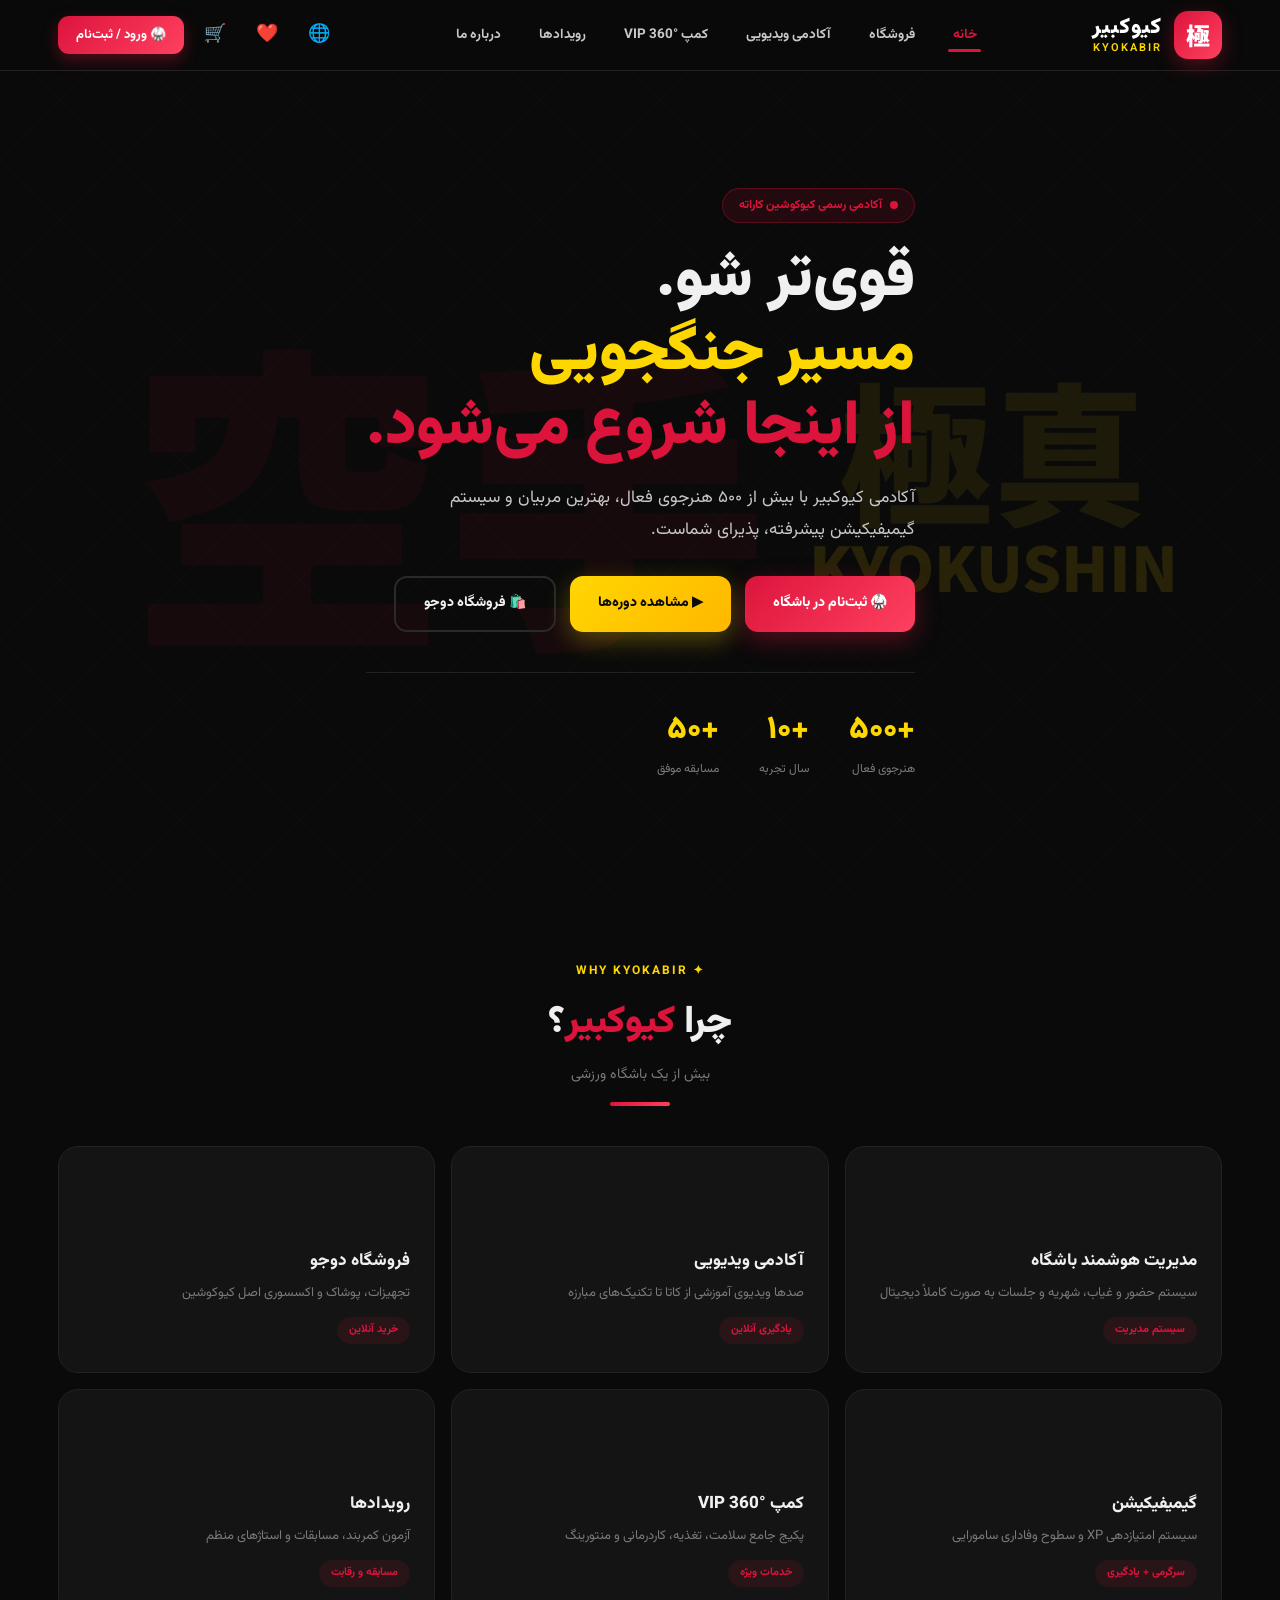
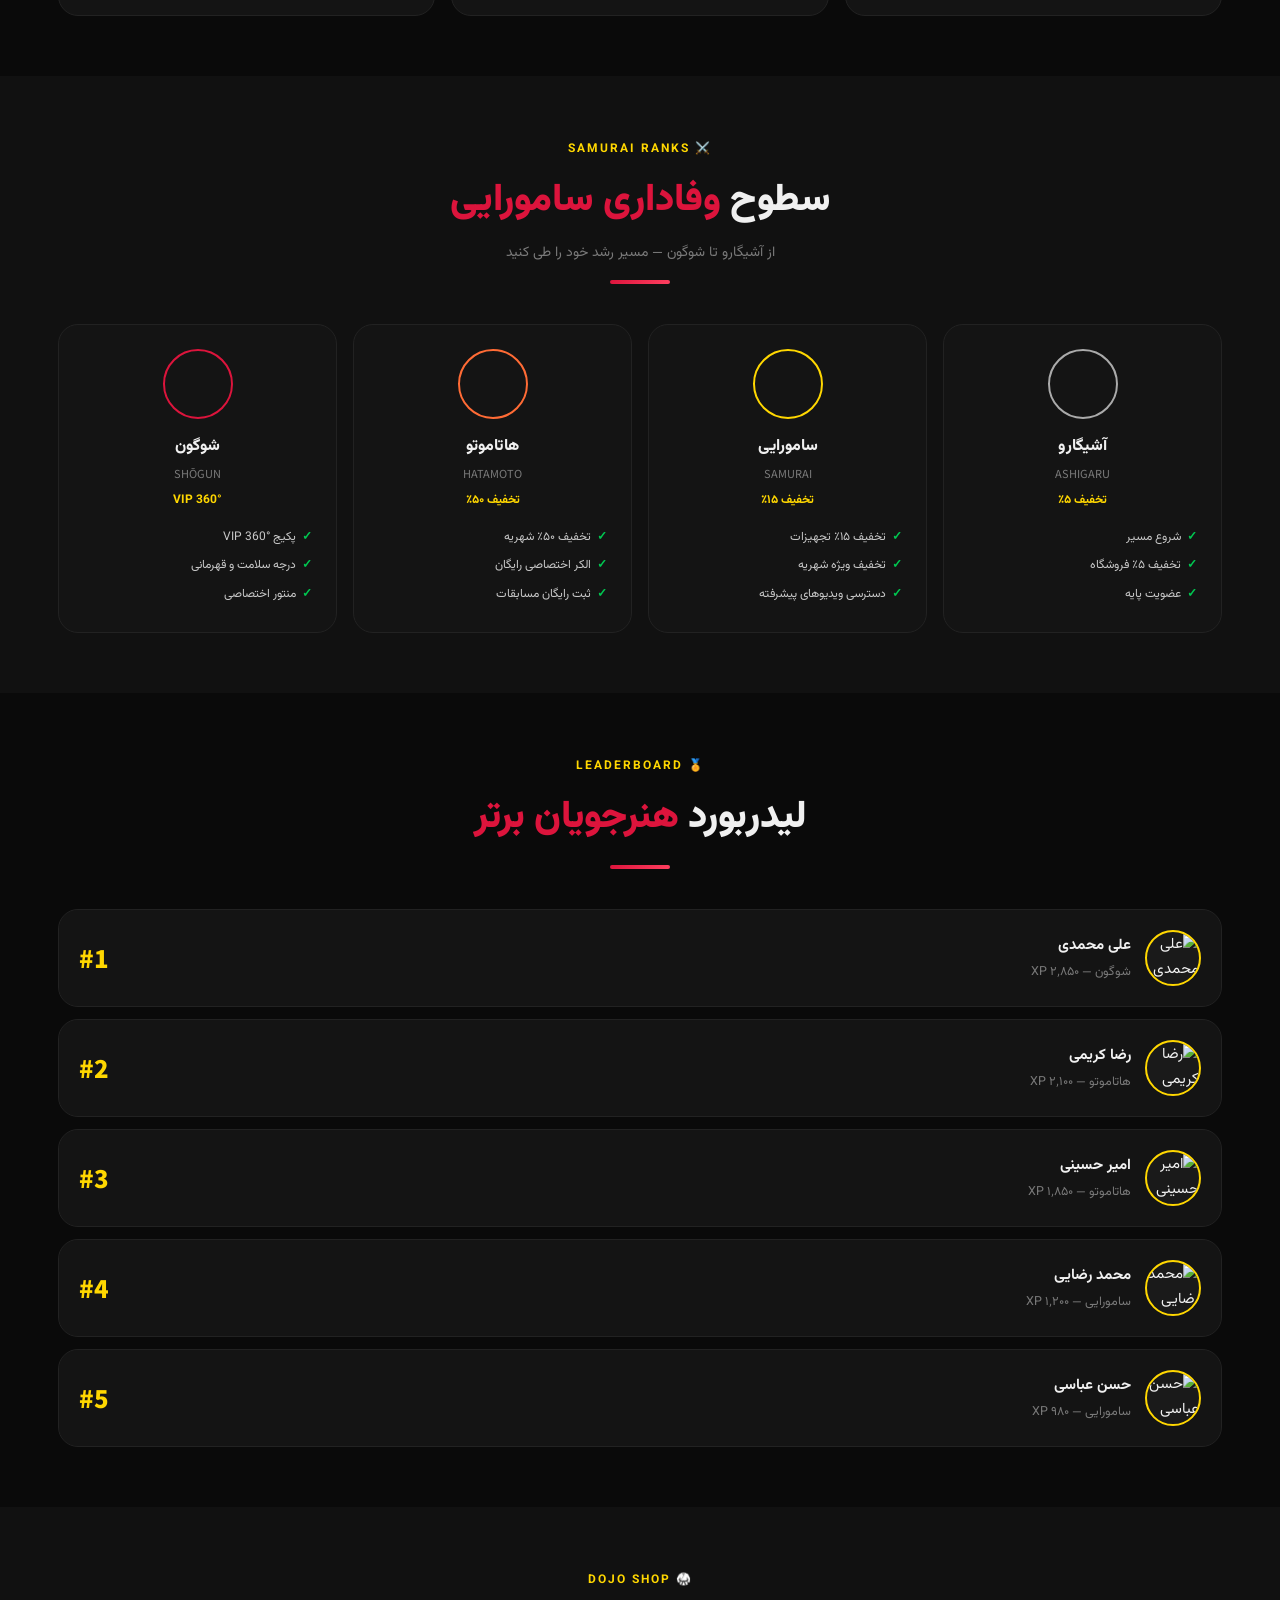
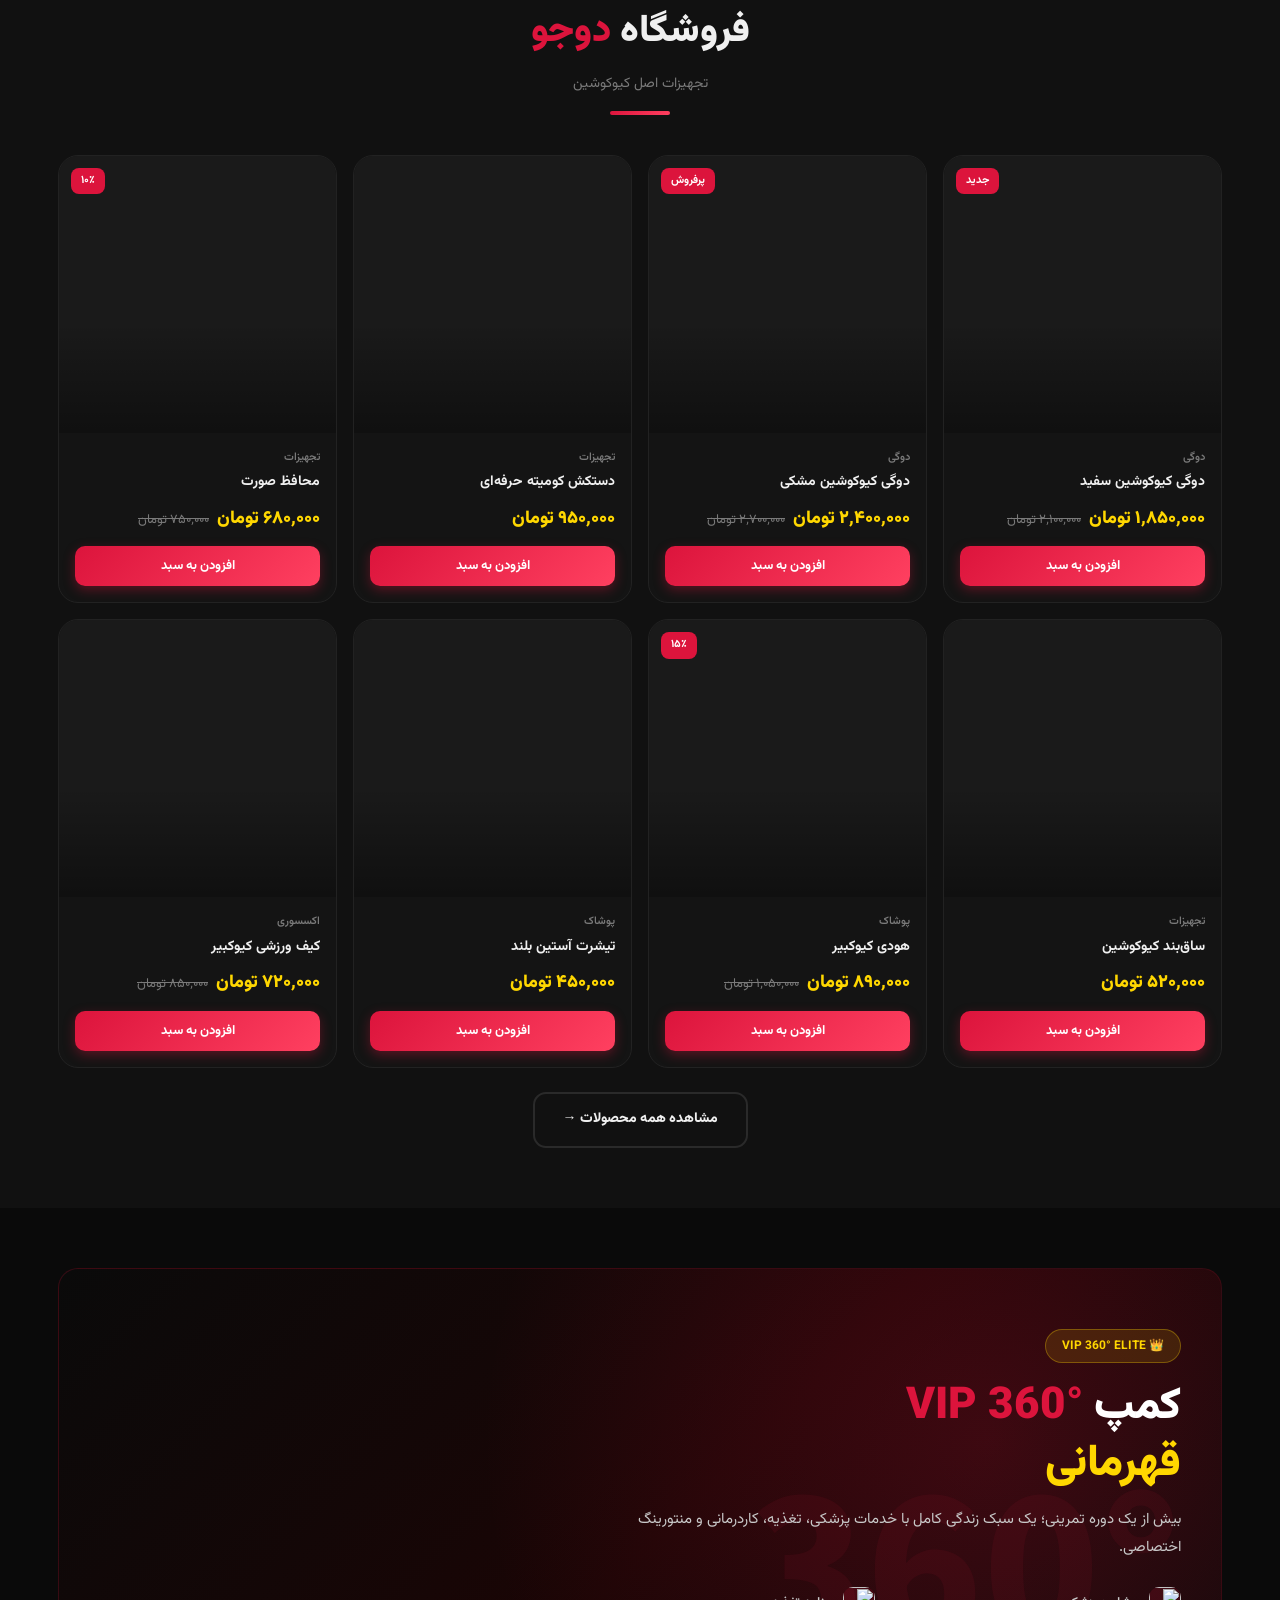
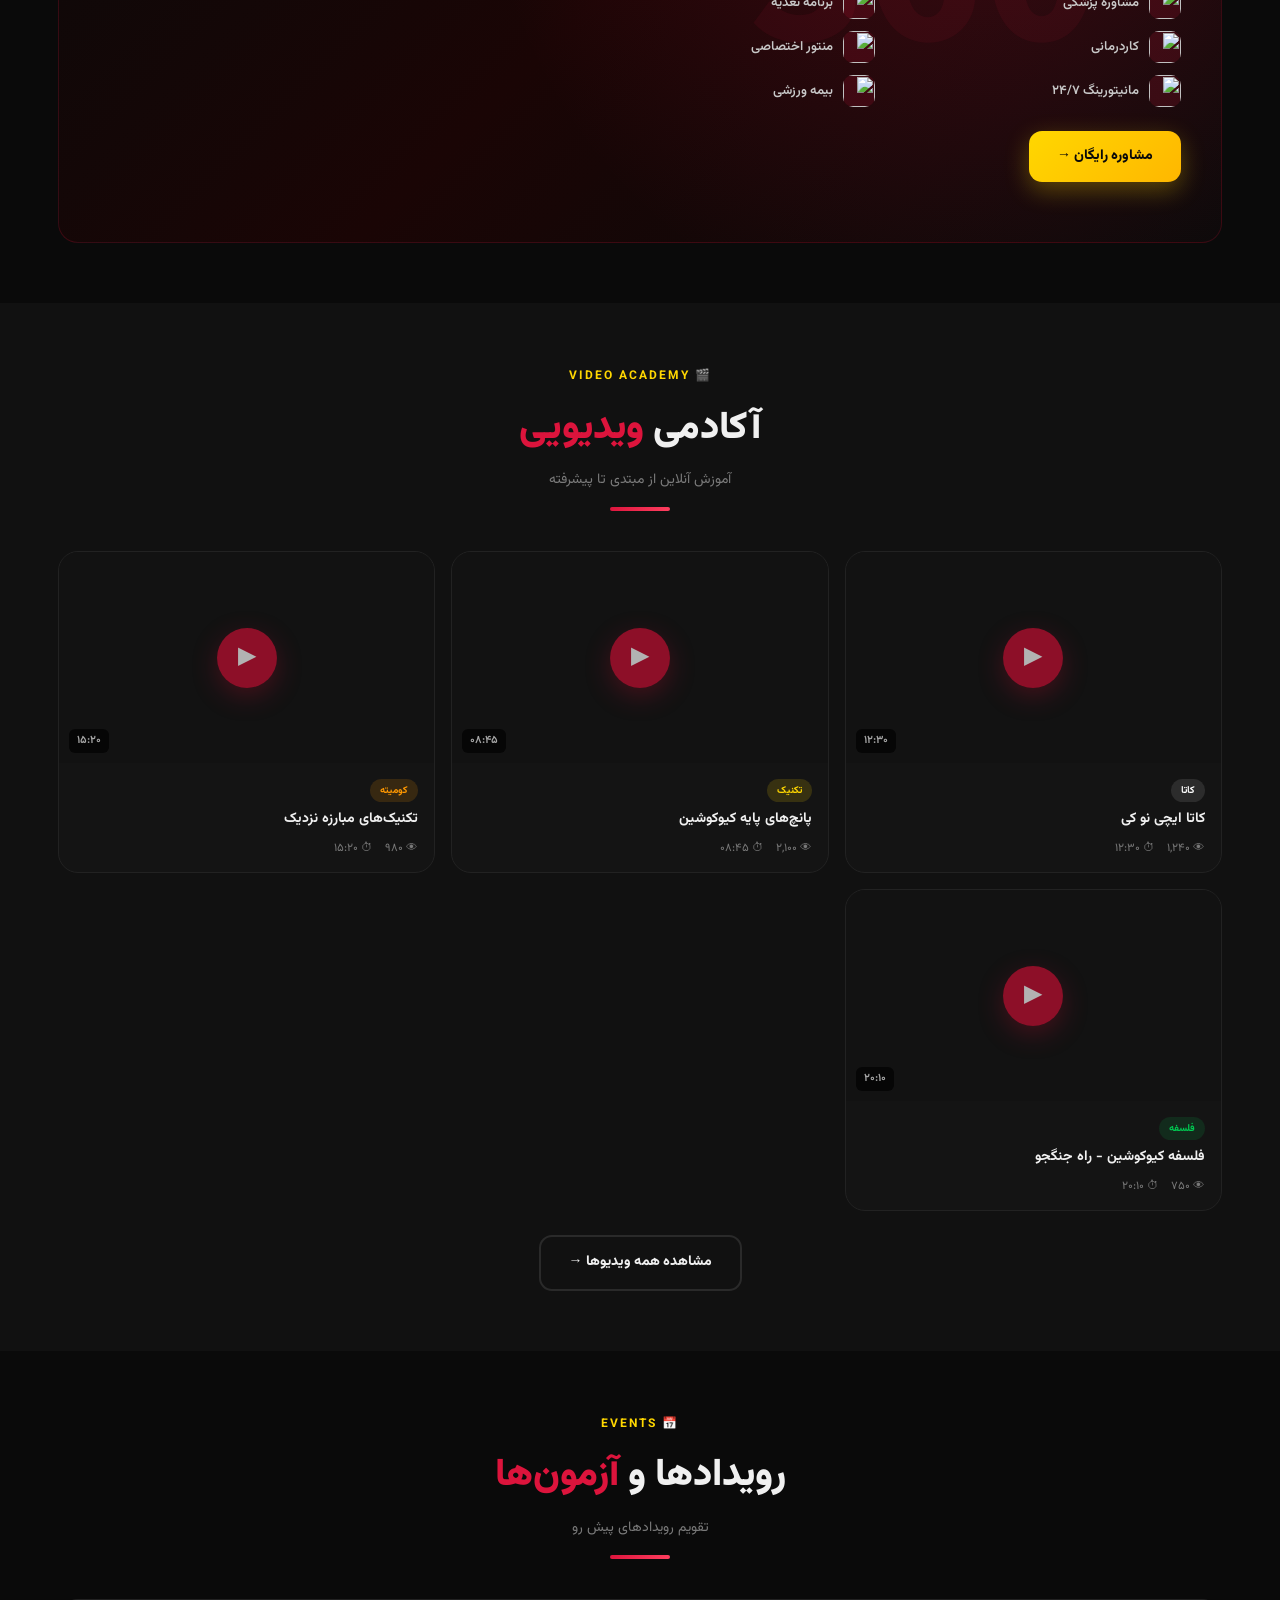
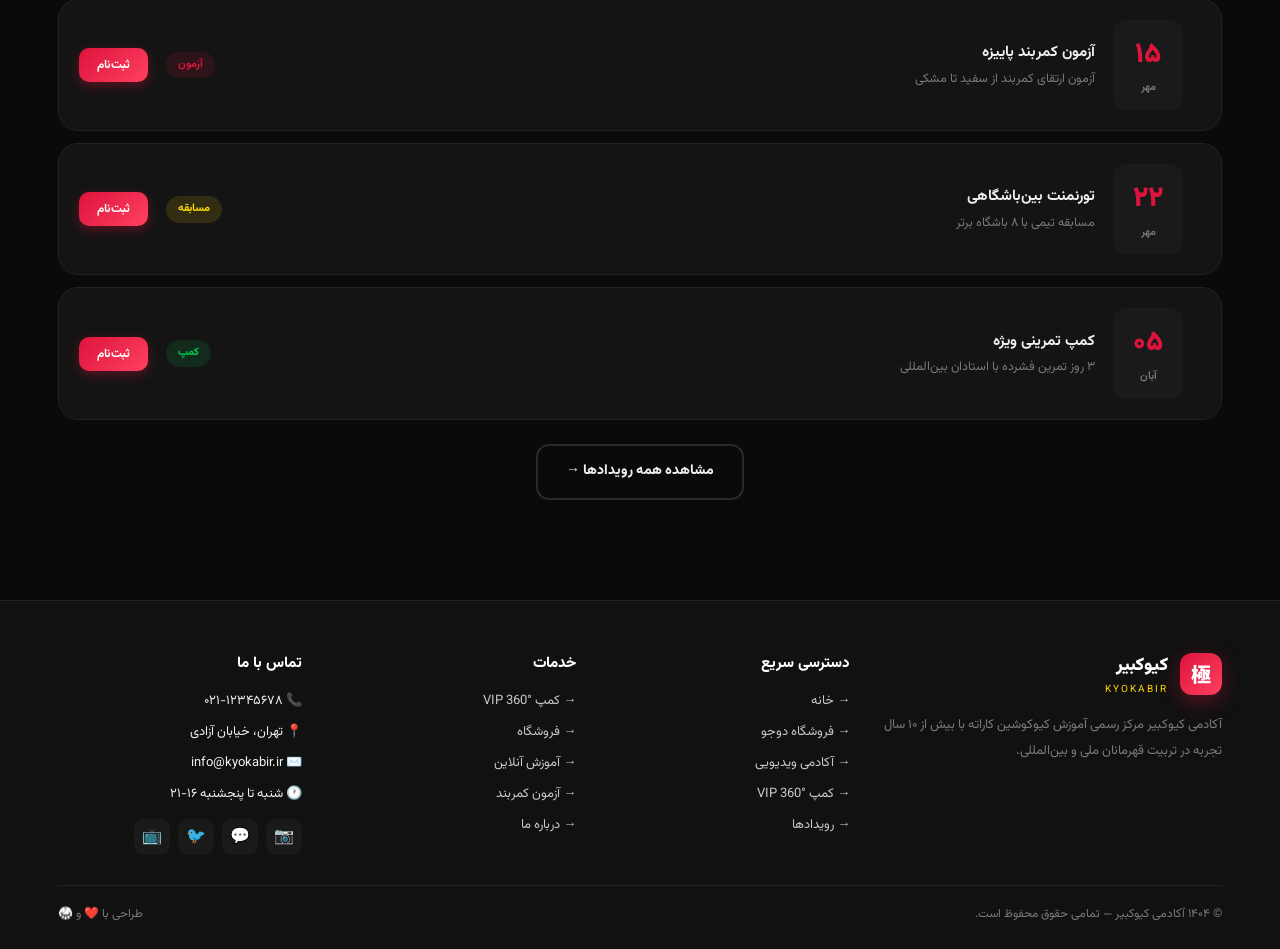
==== index.html @ 32eb1fd8 "Add files via upload" ====
<!DOCTYPE html>
<html lang="fa" dir="rtl">
<head>
  <meta charset="UTF-8">
  <meta name="viewport" content="width=device-width, initial-scale=1.0">
  <title>KYOKABIR — آکادمی کیوکوشین کاراته کیوکبیر</title>
  <link rel="preconnect" href="https://fonts.googleapis.com">
  <link rel="preconnect" href="https://fonts.gstatic.com" crossorigin>
  <link href="https://fonts.googleapis.com/css2?family=Vazirmatn:wght@100..900&family=Noto+Sans+JP:wght@100..900&display=swap" rel="stylesheet">
  <link rel="stylesheet" href="css/style.css">
</head>
<body>

<!-- ===== HEADER ===== -->
<header class="site-header">
  <div class="container header-inner">
    <a href="index.html" class="logo">
      <div class="logo-icon">極</div>
      <div class="logo-text">
        <div class="brand">کیوکبیر</div>
        <div class="sub">KYOKABIR</div>
      </div>
    </a>
    <nav>
      <a href="index.html" class="active">خانه</a>
      <a href="shop.html">فروشگاه</a>
      <a href="videos.html">آکادمی ویدیویی</a>
      <a href="vip.html">کمپ VIP 360°</a>
      <a href="events.html">رویدادها</a>
      <a href="about.html">درباره ما</a>
    </nav>
    <div class="header-actions">
      <button class="h-btn" onclick="KBA.toggleLang()" title="تغییر زبان">🌐</button>
      <button class="h-btn" title="علاقه‌مندی‌ها">❤️<span class="badge fav-badge" style="display:none">0</span></button>
      <button class="h-btn cart-btn" title="سبد خرید">🛒<span class="badge cart-badge">0</span></button>
      <button class="login-btn" onclick="KBA.showLogin()">🥋 ورود / ثبت‌نام</button>
    </div>
  </div>
</header>

<!-- ===== HERO ===== -->
<section class="hero">
  <div class="hero-bg"></div>
  <div class="hero-visual">空手</div>
  <div class="hero-kanji">極真<span>KYOKUSHIN</span></div>
  <div class="container hero-content">
    <div class="hero-eyebrow"><span class="dot"></span> آکادمی رسمی کیوکوشین کاراته</div>
    <h1 class="hero-title">
      قوی‌تر شو.<br>
      <span class="gold">مسیر جنگجویی</span><br>
      <span class="red">از اینجا شروع می‌شود.</span>
    </h1>
    <p class="hero-sub">آکادمی کیوکبیر با بیش از ۵۰۰ هنرجوی فعال، بهترین مربیان و سیستم گیمیفیکیشن پیشرفته، پذیرای شماست.</p>
    <div class="hero-btns">
      <a href="shop.html" class="btn btn-red">🥋 ثبت‌نام در باشگاه</a>
      <a href="videos.html" class="btn btn-gold">▶ مشاهده دوره‌ها</a>
      <a href="shop.html" class="btn btn-outline">🛍️ فروشگاه دوجو</a>
    </div>
    <div class="hero-stats">
      <div class="stat-item"><div class="num">+۵۰۰</div><div class="lbl">هنرجوی فعال</div></div>
      <div class="stat-item"><div class="num">+۱۰</div><div class="lbl">سال تجربه</div></div>
      <div class="stat-item"><div class="num">+۵۰</div><div class="lbl">مسابقه موفق</div></div>
    </div>
  </div>
</section>

<!-- ===== FEATURES ===== -->
<section class="section">
  <div class="container">
    <div class="section-head">
      <div class="eyebrow">✦ WHY KYOKABIR</div>
      <h2>چرا <span class="red">کیوکبیر</span>؟</h2>
      <p class="sub">بیش از یک باشگاه ورزشی</p>
      <div class="deco-line"></div>
    </div>
    <div class="features-grid">
      <div class="feat-card">
        <div class="feat-ic" style="background-image:url('https://images.unsplash.com/photo-1552664730-d307ca884978?w=200&q=80');"></div>
        <h3>مدیریت هوشمند باشگاه</h3>
        <p>سیستم حضور و غیاب، شهریه و جلسات به صورت کاملاً دیجیتال</p>
        <span class="tag">سیستم مدیریت</span>
      </div>
      <div class="feat-card">
        <div class="feat-ic" style="background-image:url('https://images.unsplash.com/photo-1571019614242-c5c5dee9f50b?w=200&q=80');"></div>
        <h3>آکادمی ویدیویی</h3>
        <p>صدها ویدیوی آموزشی از کاتا تا تکنیک‌های مبارزه</p>
        <span class="tag">یادگیری آنلاین</span>
      </div>
      <div class="feat-card">
        <div class="feat-ic" style="background-image:url('https://images.unsplash.com/photo-1549719386-74dfcbf7dbed?w=200&q=80');"></div>
        <h3>فروشگاه دوجو</h3>
        <p>تجهیزات، پوشاک و اکسسوری اصل کیوکوشین</p>
        <span class="tag">خرید آنلاین</span>
      </div>
      <div class="feat-card">
        <div class="feat-ic" style="background-image:url('https://images.unsplash.com/photo-1544383835-bda2bc66a55d?w=200&q=80');"></div>
        <h3>گیمیفیکیشن</h3>
        <p>سیستم امتیازدهی XP و سطوح وفاداری سامورایی</p>
        <span class="tag">سرگرمی + یادگیری</span>
      </div>
      <div class="feat-card">
        <div class="feat-ic" style="background-image:url('https://images.unsplash.com/photo-1599058917765-a780eda07a3e?w=200&q=80');"></div>
        <h3>کمپ VIP 360°</h3>
        <p>پکیج جامع سلامت، تغذیه، کاردرمانی و منتورینگ</p>
        <span class="tag">خدمات ویژه</span>
      </div>
      <div class="feat-card">
        <div class="feat-ic" style="background-image:url('https://images.unsplash.com/photo-1541534741688-6078c6bfb5c5?w=200&q=80');"></div>
        <h3>رویدادها</h3>
        <p>آزمون کمربند، مسابقات و استاژهای منظم</p>
        <span class="tag">مسابقه و رقابت</span>
      </div>
    </div>
  </div>
</section>

<!-- ===== RANKS ===== -->
<section class="section" style="background:var(--bg2)">
  <div class="container">
    <div class="section-head">
      <div class="eyebrow">⚔️ SAMURAI RANKS</div>
      <h2>سطوح <span class="red">وفاداری سامورایی</span></h2>
      <p class="sub">از آشیگارو تا شوگون — مسیر رشد خود را طی کنید</p>
      <div class="deco-line"></div>
    </div>
    <div class="ranks-grid">
      <div class="rank-card" style="--rank-color:rgba(170,170,170,.08);--rank-border:#aaa">
        <div class="rank-icon" style="background-image:url('https://images.unsplash.com/photo-1560631820-7f68897fd447?w=200&q=80');border-color:#aaa"></div>
        <h3>آشیگارو</h3>
        <div class="en">ASHIGARU</div>
        <div class="disc">تخفیف ۵٪</div>
        <ul class="perks"><li>شروع مسیر</li><li>تخفیف ۵٪ فروشگاه</li><li>عضویت پایه</li></ul>
      </div>
      <div class="rank-card" style="--rank-color:rgba(255,215,0,.08);--rank-border:#ffd700">
        <div class="rank-icon" style="background-image:url('https://images.unsplash.com/photo-1555597673-b21d5c935865?w=200&q=80');border-color:#ffd700"></div>
        <h3>سامورایی</h3>
        <div class="en">SAMURAI</div>
        <div class="disc">تخفیف ۱۵٪</div>
        <ul class="perks"><li>تخفیف ۱۵٪ تجهیزات</li><li>تخفیف ویژه شهریه</li><li>دسترسی ویدیوهای پیشرفته</li></ul>
      </div>
      <div class="rank-card" style="--rank-color:rgba(255,107,53,.08);--rank-border:#ff6b35">
        <div class="rank-icon" style="background-image:url('https://images.unsplash.com/photo-1678804481508-93d3357b4477?w=200&q=80');border-color:#ff6b35"></div>
        <h3>هاتاموتو</h3>
        <div class="en">HATAMOTO</div>
        <div class="disc">تخفیف ۵۰٪</div>
        <ul class="perks"><li>تخفیف ۵۰٪ شهریه</li><li>الکر اختصاصی رایگان</li><li>ثبت رایگان مسابقات</li></ul>
      </div>
      <div class="rank-card" style="--rank-color:rgba(220,20,60,.08);--rank-border:#dc143c">
        <div class="rank-icon" style="background-image:url('https://images.unsplash.com/photo-1551101584-8c8a053e1e00?w=200&q=80');border-color:#dc143c"></div>
        <h3>شوگون</h3>
        <div class="en">SHŌGUN</div>
        <div class="disc">VIP 360°</div>
        <ul class="perks"><li>پکیج VIP 360°</li><li>درجه سلامت و قهرمانی</li><li>منتور اختصاصی</li></ul>
      </div>
    </div>
  </div>
</section>

<!-- ===== LEADERBOARD ===== -->
<section class="section">
  <div class="container">
    <div class="section-head">
      <div class="eyebrow">🏅 LEADERBOARD</div>
      <h2>لیدربورد <span class="red">هنرجویان برتر</span></h2>
      <div class="deco-line"></div>
    </div>
    <div id="leaderboard" class="events-list"></div>
  </div>
</section>

<!-- ===== SHOP PREVIEW ===== -->
<section class="section" style="background:var(--bg2)">
  <div class="container">
    <div class="section-head">
      <div class="eyebrow">🥋 DOJO SHOP</div>
      <h2>فروشگاه <span class="red">دوجو</span></h2>
      <p class="sub">تجهیزات اصل کیوکوشین</p>
      <div class="deco-line"></div>
    </div>
    <div id="shopGrid" class="products-grid"></div>
    <div style="text-align:center;margin-top:24px"><a href="shop.html" class="btn btn-outline">مشاهده همه محصولات →</a></div>
  </div>
</section>

<!-- ===== VIP SECTION ===== -->
<section class="section">
  <div class="container">
    <div class="vip-hero">
      <div class="vip-content">
        <div class="vip-badge">👑 VIP 360° ELITE</div>
        <h2 class="vip-title">کمپ <span class="red">VIP 360°</span><br><span class="gold">قهرمانی</span></h2>
        <p class="vip-desc">بیش از یک دوره تمرینی؛ یک سبک زندگی کامل با خدمات پزشکی، تغذیه، کاردرمانی و منتورینگ اختصاصی.</p>
        <div class="vip-features">
          <div class="vip-feat"><div class="ic"><img src="https://images.unsplash.com/photo-1576091160399-112ba8d25d1d?w=100&q=80" alt=""></div>مشاوره پزشکی</div>
          <div class="vip-feat"><div class="ic"><img src="https://images.unsplash.com/photo-1490645935967-10de6ba17061?w=100&q=80" alt=""></div>برنامه تغذیه</div>
          <div class="vip-feat"><div class="ic"><img src="https://images.unsplash.com/photo-1571019614242-c5c5dee9f50b?w=100&q=80" alt=""></div>کاردرمانی</div>
          <div class="vip-feat"><div class="ic"><img src="https://images.unsplash.com/photo-1521791136064-7986c2920216?w=100&q=80" alt=""></div>منتور اختصاصی</div>
          <div class="vip-feat"><div class="ic"><img src="https://images.unsplash.com/photo-1576091160550-2173dba999ef?w=100&q=80" alt=""></div>مانیتورینگ ۲۴/۷</div>
          <div class="vip-feat"><div class="ic"><img src="https://images.unsplash.com/photo-1554224155-6726b3ff858f?w=100&q=80" alt=""></div>بیمه ورزشی</div>
        </div>
        <a href="vip.html" class="btn btn-gold" style="margin-top:24px">مشاوره رایگان →</a>
      </div>
    </div>
  </div>
</section>

<!-- ===== VIDEOS PREVIEW ===== -->
<section class="section" style="background:var(--bg2)">
  <div class="container">
    <div class="section-head">
      <div class="eyebrow">🎬 VIDEO ACADEMY</div>
      <h2>آکادمی <span class="red">ویدیویی</span></h2>
      <p class="sub">آموزش آنلاین از مبتدی تا پیشرفته</p>
      <div class="deco-line"></div>
    </div>
    <div id="videosGrid" class="videos-grid"></div>
    <div style="text-align:center;margin-top:24px"><a href="videos.html" class="btn btn-outline">مشاهده همه ویدیوها →</a></div>
  </div>
</section>

<!-- ===== EVENTS PREVIEW ===== -->
<section class="section">
  <div class="container">
    <div class="section-head">
      <div class="eyebrow">📅 EVENTS</div>
      <h2>رویدادها و <span class="red">آزمون‌ها</span></h2>
      <p class="sub">تقویم رویدادهای پیش رو</p>
      <div class="deco-line"></div>
    </div>
    <div id="eventsList" class="events-list"></div>
    <div style="text-align:center;margin-top:24px"><a href="events.html" class="btn btn-outline">مشاهده همه رویدادها →</a></div>
  </div>
</section>

<!-- ===== FOOTER ===== -->
<footer class="footer">
  <div class="container">
    <div class="footer-grid">
      <div>
        <div style="display:flex;align-items:center;gap:12px;margin-bottom:14px">
          <div class="logo-icon" style="width:42px;height:42px;font-size:20px;border-radius:12px">極</div>
          <div><div style="font-size:18px;font-weight:900;color:#fff">کیوکبیر</div><div style="font-size:10px;color:#ffd700;letter-spacing:2px">KYOKABIR</div></div>
        </div>
        <p class="footer-about">آکادمی کیوکبیر مرکز رسمی آموزش کیوکوشین کاراته با بیش از ۱۰ سال تجربه در تربیت قهرمانان ملی و بین‌المللی.</p>
      </div>
      <div>
        <h4>دسترسی سریع</h4>
        <ul class="footer-links">
          <li><a href="index.html">→ خانه</a></li>
          <li><a href="shop.html">→ فروشگاه دوجو</a></li>
          <li><a href="videos.html">→ آکادمی ویدیویی</a></li>
          <li><a href="vip.html">→ کمپ VIP 360°</a></li>
          <li><a href="events.html">→ رویدادها</a></li>
        </ul>
      </div>
      <div>
        <h4>خدمات</h4>
        <ul class="footer-links">
          <li><a href="vip.html">→ کمپ VIP 360°</a></li>
          <li><a href="shop.html">→ فروشگاه</a></li>
          <li><a href="videos.html">→ آموزش آنلاین</a></li>
          <li><a href="events.html">→ آزمون کمربند</a></li>
          <li><a href="about.html">→ درباره ما</a></li>
        </ul>
      </div>
      <div>
        <h4>تماس با ما</h4>
        <ul class="footer-links">
          <li>📞 ۰۲۱-۱۲۳۴۵۶۷۸</li>
          <li>📍 تهران، خیابان آزادی</li>
          <li>✉️ info@kyokabir.ir</li>
          <li>🕐 شنبه تا پنجشنبه ۱۶-۲۱</li>
        </ul>
        <div class="social-row" style="margin-top:14px">
          <a href="#">📷</a><a href="#">💬</a><a href="#">🐦</a><a href="#">📺</a>
        </div>
      </div>
    </div>
    <div class="footer-bottom">
      <span>© ۱۴۰۴ آکادمی کیوکبیر — تمامی حقوق محفوظ است.</span>
      <span>طراحی با ❤️ و 🥋</span>
    </div>
  </div>
</footer>

<!-- ===== AUTH MODAL ===== -->
<div class="modal-overlay" id="authModal">
  <div class="modal" style="position:relative">
    <button class="close" onclick="KBA.closeLogin()">✕</button>
    <div class="modal-icon">🥋</div>
    <h3>ورود به حساب کاربری</h3>
    <p>شماره موبایل خود را وارد کنید</p>
    <div class="input-group">
      <input type="tel" placeholder="۰۹۱۲۳۴۵۶۷۸۹" maxlength="11" id="phoneInput">
      <label>شماره موبایل</label>
    </div>
    <button class="btn btn-red" style="width:100%" onclick="KBA.toast('کد تایید ارسال شد')">ارسال کد تایید</button>
    <div style="margin-top:20px;border-top:1px solid var(--line);padding-top:16px">
      <p style="font-size:13px;color:var(--muted);margin-bottom:12px">کد ۵ رقمی را وارد کنید</p>
      <div class="otp-row">
        <input type="text" class="otp-box" maxlength="1">
        <input type="text" class="otp-box" maxlength="1">
        <input type="text" class="otp-box" maxlength="1">
        <input type="text" class="otp-box" maxlength="1">
        <input type="text" class="otp-box" maxlength="1">
      </div>
      <button class="btn btn-red" style="width:100%" onclick="KBA.closeLogin();KBA.toast('ورود موفقیت‌آمیز!')">تایید و ورود</button>
      <p class="resend">ارسال مجدد کد <a onclick="KBA.toast('کد مجدداً ارسال شد')">۵۹ ثانیه</a></p>
    </div>
  </div>
</div>

<!-- ===== TOAST ZONE ===== -->
<div class="toast-zone"></div>

<!-- ===== BACK TOP ===== -->
<button class="back-top" onclick="window.scrollTo({top:0,behavior:'smooth'})">↑</button>

<!-- ===== SCRIPTS ===== -->
<script src="js/data.js"></script>
<script src="js/i18n.js"></script>
<script src="js/main.js"></script>
<script>
document.addEventListener('DOMContentLoaded', () => {
  KBA.renderProducts('#shopGrid', PRODUCTS.slice(0, 8));
  KBA.renderVideos('#videosGrid', VIDEOS.slice(0, 4));
  KBA.renderEvents('#eventsList', EVENTS.slice(0, 3));
  KBA.renderLeaderboard('#leaderboard');
});
</script>
</body>
</html>
---- css/style.css ----
:root {
  --bg: #0a0a0a;
  --bg2: #111111;
  --bg3: #1a1a1a;
  --bg-card: #141414;
  --red: #dc143c;
  --red-d: #b01030;
  --red-glow: rgba(220,20,60,.35);
  --gold: #ffd700;
  --gold-d: #c5a200;
  --gold-glow: rgba(255,215,0,.3);
  --ink: #f0f0f0;
  --ink2: #c8c8c8;
  --muted: #7a7a7a;
  --line: #222;
  --line2: #2a2a2a;
  --green: #00c851;
  --green-soft: rgba(0,200,81,.12);
  --amber: #ff9800;
  --blue: #2979ff;
  --font: 'Vazirmatn', 'Segoe UI', Tahoma, sans-serif;
  --font-ja: 'Noto Sans JP', 'Hiragino Sans', sans-serif;
  --maxw: 1200px;
  --r: 14px;
  --r-lg: 20px;
  --shadow: 0 8px 30px rgba(0,0,0,.5);
  --shadow-lg: 0 20px 50px rgba(0,0,0,.6);
  --grad-red: linear-gradient(135deg, #dc143c, #ff4060);
  --grad-gold: linear-gradient(135deg, #ffd700, #ffb700);
  --grad-dark: linear-gradient(135deg, #0a0a0a, #1a1a1a);
}
*{box-sizing:border-box;margin:0;padding:0;}
html{scroll-behavior:smooth;}
body{font-family:var(--font);background:var(--bg);color:var(--ink);font-size:15px;line-height:1.7;-webkit-font-smoothing:antialiased;overflow-x:hidden;}
body.lock{overflow:hidden;}
a{color:inherit;text-decoration:none;}
button{font-family:inherit;cursor:pointer;border:0;background:none;color:inherit;}
input,select,textarea{font-family:inherit;}
img{display:block;max-width:100%;}
.container{max-width:var(--maxw);margin-inline:auto;padding-inline:18px;}
::selection{background:var(--red);color:#fff;}
::-webkit-scrollbar{width:8px;}
::-webkit-scrollbar-track{background:var(--bg2);}
::-webkit-scrollbar-thumb{background:var(--line2);border-radius:99px;}
::-webkit-scrollbar-thumb:hover{background:var(--red);}

/* ===== HEADER ===== */
.site-header{position:fixed;top:0;left:0;right:0;z-index:100;background:rgba(10,10,10,.92);backdrop-filter:blur(20px);-webkit-backdrop-filter:blur(20px);border-bottom:1px solid var(--line);}
.header-inner{display:flex;align-items:center;justify-content:space-between;height:70px;}
.logo{display:flex;align-items:center;gap:12px;}
.logo-icon{width:48px;height:48px;background:var(--grad-red);border-radius:14px;display:grid;place-items:center;font-size:24px;font-weight:900;color:#fff;font-family:var(--font-ja);box-shadow:0 6px 20px var(--red-glow);}
.logo-text{line-height:1.2;}
.logo-text .brand{font-size:22px;font-weight:900;color:#fff;letter-spacing:1px;}
.logo-text .sub{font-size:11px;color:var(--gold);font-weight:600;letter-spacing:2px;}
nav{display:flex;align-items:center;gap:6px;}
nav a{padding:8px 16px;border-radius:10px;font-size:13.5px;font-weight:700;color:var(--ink2);transition:.2s;position:relative;}
nav a:hover{color:#fff;background:rgba(255,255,255,.06);}
nav a.active{color:var(--red);}
nav a.active::after{content:'';position:absolute;bottom:2px;left:20%;right:20%;height:3px;background:var(--red);border-radius:99px;}
.header-actions{display:flex;align-items:center;gap:10px;}
.h-btn{position:relative;width:42px;height:42px;border-radius:12px;display:grid;place-items:center;transition:.2s;font-size:18px;}
.h-btn:hover{background:rgba(255,255,255,.08);}
.h-btn .badge{position:absolute;top:2px;right:2px;width:18px;height:18px;border-radius:50%;background:var(--red);color:#fff;font-size:10px;font-weight:700;display:grid;place-items:0;box-shadow:0 2px 6px var(--red-glow);}
.login-btn{display:flex;align-items:center;gap:7px;padding:9px 18px;border-radius:11px;background:var(--grad-red);color:#fff;font-size:13px;font-weight:700;transition:.2s;box-shadow:0 6px 16px var(--red-glow);}
.login-btn:hover{transform:translateY(-2px);box-shadow:0 10px 24px var(--red-glow);}

/* ===== HERO ===== */
.hero{margin-top:70px;position:relative;min-height:92vh;display:flex;align-items:center;overflow:hidden;}
.hero-bg{position:absolute;inset:0;background:
  linear-gradient(rgba(10,10,10,.82), rgba(10,10,10,.6)),
  url('https://images.unsplash.com/photo-1555597673-b21d5c935865?w=1920&q=80') center/cover no-repeat;}
.hero-bg::after{content:'';position:absolute;inset:0;background:url("data:image/svg+xml,%3Csvg width='60' height='60' xmlns='http://www.w3.org/2000/svg'%3E%3Cpath d='M30 0L60 30 30 60 0 30z' fill='none' stroke='%23222' stroke-width='.5'/%3E%3C/svg%3E");opacity:.25;}
.hero-content{position:relative;z-index:2;max-width:650px;padding-block:60px;}
.hero-eyebrow{display:inline-flex;align-items:center;gap:8px;background:rgba(220,20,60,.12);border:1px solid rgba(220,20,60,.3);padding:6px 16px;border-radius:99px;font-size:12px;font-weight:700;color:var(--red);margin-bottom:20px;}
.hero-eyebrow .dot{width:8px;height:8px;border-radius:50%;background:var(--red);animation:pulse 2s infinite;}
@keyframes pulse{0%,100%{opacity:1;transform:scale(1);}50%{opacity:.5;transform:scale(1.3);}}
.hero-title{font-size:clamp(36px,5vw,62px);font-weight:900;line-height:1.2;margin-bottom:16px;}
.hero-title .red{color:var(--red);}
.hero-title .gold{color:var(--gold);}
.hero-title .ja{font-family:var(--font-ja);font-weight:900;}
.hero-sub{font-size:17px;color:var(--ink2);max-width:500px;margin-bottom:30px;line-height:1.9;}
.hero-btns{display:flex;gap:14px;flex-wrap:wrap;}
.btn{display:inline-flex;align-items:center;justify-content:center;gap:8px;padding:14px 28px;border-radius:13px;font-weight:800;font-size:14px;transition:.2s;flex-shrink:0;}
.btn svg{flex-shrink:0;}
.btn-red{background:var(--grad-red);color:#fff;box-shadow:0 8px 24px var(--red-glow);}
.btn-red:hover{transform:translateY(-3px);box-shadow:0 14px 32px var(--red-glow);}
.btn-gold{background:var(--grad-gold);color:#0a0a0a;box-shadow:0 8px 24px var(--gold-glow);}
.btn-gold:hover{transform:translateY(-3px);box-shadow:0 14px 32px var(--gold-glow);}
.btn-outline{border:2px solid var(--line2);color:var(--ink);background:transparent;}
.btn-outline:hover{border-color:var(--red);color:var(--red);}
.hero-stats{display:flex;gap:40px;margin-top:40px;padding-top:30px;border-top:1px solid var(--line);}
.stat-item .num{font-size:32px;font-weight:900;color:var(--gold);}
.stat-item .lbl{font-size:12px;color:var(--muted);margin-top:2px;}
.hero-visual{position:absolute;left:10%;top:50%;transform:translateY(-50%);font-size:clamp(200px,25vw,380px);font-family:var(--font-ja);color:rgba(220,20,60,.06);font-weight:900;line-height:1;pointer-events:none;user-select:none;}
.hero-kanji{position:absolute;right:8%;top:50%;transform:translateY(-50%);font-size:clamp(80px,12vw,160px);font-family:var(--font-ja);color:rgba(255,215,0,.08);font-weight:900;line-height:1;pointer-events:none;text-align:center;}
.hero-kanji span{display:block;font-size:.4em;color:rgba(255,215,0,.12);margin-top:10px;}

/* ===== SECTIONS ===== */
.section{padding-block:60px;}
.section-head{text-align:center;margin-bottom:40px;}
.section-head .eyebrow{display:inline-flex;align-items:center;gap:8px;font-size:12px;font-weight:700;color:var(--gold);letter-spacing:2px;text-transform:uppercase;margin-bottom:10px;}
.section-head h2{font-size:clamp(24px,3.5vw,38px);font-weight:900;}
.section-head h2 .red{color:var(--red);}
.section-head .sub{color:var(--muted);font-size:14px;margin-top:8px;max-width:600px;margin-inline:auto;}
.deco-line{width:60px;height:4px;background:var(--grad-red);border-radius:99px;margin:14px auto 0;}

/* ===== FEATURES GRID ===== */
.features-grid{display:grid;grid-template-columns:repeat(3,1fr);gap:16px;}
.feat-card{background:var(--bg-card);border:1px solid var(--line);border-radius:var(--r-lg);padding:28px 24px;transition:.3s;position:relative;overflow:hidden;}
.feat-card::before{content:'';position:absolute;top:0;left:0;right:0;height:3px;background:var(--grad-red);transform:scaleX(0);transition:.3s;transform-origin:left;}
.feat-card:hover{border-color:var(--red);transform:translateY(-6px);box-shadow:var(--shadow);}
.feat-card:hover::before{transform:scaleX(1);}
.feat-ic{width:56px;height:56px;border-radius:16px;display:grid;place-items:center;font-size:26px;margin-bottom:16px;background-size:cover;background-position:center;position:relative;}
.feat-card h3{font-size:17px;font-weight:800;margin-bottom:6px;}
.feat-card p{font-size:13px;color:var(--muted);line-height:1.8;}
.feat-card .tag{display:inline-flex;margin-top:12px;padding:4px 12px;border-radius:99px;font-size:11px;font-weight:700;background:rgba(220,20,60,.1);color:var(--red);}

/* ===== RANKS ===== */
.ranks-grid{display:grid;grid-template-columns:repeat(4,1fr);gap:16px;}
.rank-card{background:var(--bg-card);border:1px solid var(--line);border-radius:var(--r-lg);padding:24px;text-align:center;transition:.3s;position:relative;overflow:hidden;}
.rank-card::after{content:'';position:absolute;inset:0;background:radial-gradient(circle at 50% 0%, var(--rank-color, rgba(255,255,255,.03)), transparent 60%);opacity:0;transition:.3s;}
.rank-card:hover{transform:translateY(-6px);box-shadow:var(--shadow);border-color:var(--rank-border, var(--line));}
.rank-card:hover::after{opacity:1;}
.rank-icon{width:70px;height:70px;border-radius:50%;margin:0 auto 14px;display:grid;place-items:center;overflow:hidden;background-size:cover;background-position:center;border:2px solid var(--rank-border, var(--line));transition:.3s;}
.rank-card:hover .rank-icon{border-color:var(--rank-border, var(--red));transform:scale(1.1);}
.rank-card h3{font-size:16px;font-weight:800;margin-bottom:4px;}
.rank-card .en{font-size:11px;color:var(--muted);font-family:var(--font-ja);}
.rank-card .disc{font-size:12px;color:var(--gold);font-weight:700;margin-top:8px;}
.rank-card .perks{list-style:none;margin-top:12px;text-align:start;font-size:12px;color:var(--ink2);}
.rank-card .perks li{padding:4px 0;display:flex;align-items:center;gap:6px;}
.rank-card .perks li::before{content:'✓';color:var(--green);font-weight:700;}

/* ===== PRODUCTS ===== */
.products-grid{display:grid;grid-template-columns:repeat(auto-fill,minmax(240px,1fr));gap:16px;}
.prod-card{background:var(--bg-card);border:1px solid var(--line);border-radius:var(--r-lg);overflow:hidden;transition:.3s;}
.prod-card:hover{transform:translateY(-6px);box-shadow:var(--shadow);border-color:var(--line2);}
.prod-img{aspect-ratio:1/1;display:grid;place-items:center;background:var(--bg3);position:relative;overflow:hidden;background-size:cover;background-position:center;}
.prod-img::after{content:'';position:absolute;inset:0;background:linear-gradient(180deg, rgba(0,0,0,0) 60%, rgba(0,0,0,.4) 100%);}
.prod-img .tag{position:absolute;top:12px;left:12px;padding:4px 10px;border-radius:8px;font-size:11px;font-weight:700;background:var(--red);color:#fff;}
.prod-body{padding:16px;}
.prod-cat{font-size:11px;color:var(--muted);font-weight:600;margin-bottom:4px;}
.prod-name{font-size:14px;font-weight:700;line-height:1.6;display:-webkit-box;-webkit-line-clamp:2;-webkit-box-orient:vertical;overflow:hidden;}
.prod-price{margin-top:10px;display:flex;align-items:baseline;gap:8px;}
.prod-price .current{font-size:18px;font-weight:900;color:var(--gold);}
.prod-price .old{font-size:13px;color:var(--muted);text-decoration:line-through;}
.prod-add{width:100%;margin-top:12px;padding:10px;border-radius:10px;background:var(--grad-red);color:#fff;font-weight:700;font-size:13px;transition:.2s;box-shadow:0 4px 12px var(--red-glow);}
.prod-add:hover{transform:translateY(-2px);box-shadow:0 8px 20px var(--red-glow);}

/* ===== VIDEOS ===== */
.videos-grid{display:grid;grid-template-columns:repeat(auto-fill,minmax(300px,1fr));gap:16px;}
.video-card{background:var(--bg-card);border:1px solid var(--line);border-radius:var(--r-lg);overflow:hidden;transition:.3s;}
.video-card:hover{transform:translateY(-4px);box-shadow:var(--shadow);}
.vid-thumb{aspect-ratio:16/9;display:grid;place-items:center;background:var(--bg3);position:relative;cursor:pointer;background-size:cover;background-position:center;}
.vid-thumb::after{content:'';position:absolute;inset:0;background:rgba(0,0,0,.3);}
.vid-thumb .play{width:60px;height:60px;border-radius:50%;background:rgba(220,20,60,.9);color:#fff;display:grid;place-items:center;font-size:24px;box-shadow:0 8px 24px var(--red-glow);transition:.2s;}
.vid-thumb:hover .play{transform:scale(1.1);}
.vid-thumb .dur{position:absolute;bottom:10px;left:10px;padding:3px 8px;border-radius:6px;background:rgba(0,0,0,.7);font-size:11px;font-weight:600;}
.vid-body{padding:14px 16px;}
.vid-level{display:inline-flex;padding:3px 10px;border-radius:99px;font-size:10px;font-weight:700;margin-bottom:6px;}
.vid-level.white{background:rgba(255,255,255,.1);color:#fff;}
.vid-level.yellow{background:rgba(255,215,0,.15);color:var(--gold);}
.vid-level.orange{background:rgba(255,152,0,.15);color:var(--amber);}
.vid-level.green{background:rgba(0,200,81,.12);color:var(--green);}
.vid-level.blue{background:rgba(41,121,255,.12);color:var(--blue);}
.vid-level.brown{background:rgba(139,90,43,.15);color:#c9956b;}
.vid-level.purple{background:rgba(156,39,176,.12);color:#ce93d8;}
.vid-level.red{background:rgba(220,20,60,.12);color:var(--red);}
.vid-level.black{background:rgba(255,255,255,.08);color:#fff;border:1px solid rgba(255,255,255,.15);}
.vid-title{font-size:14px;font-weight:700;line-height:1.6;}
.vid-meta{display:flex;gap:12px;margin-top:8px;font-size:11.5px;color:var(--muted);}

/* ===== EVENTS ===== */
.events-list{display:grid;gap:12px;}
.event-card{background:var(--bg-card);border:1px solid var(--line);border-radius:var(--r-lg);padding:20px;display:flex;gap:18px;align-items:center;transition:.3s;position:relative;overflow:hidden;}
.event-card::after{content:'';position:absolute;inset:0;background:linear-gradient(135deg, rgba(20,20,20,.88), rgba(20,20,20,.55));pointer-events:none;z-index:0;}
.event-card>*{position:relative;z-index:1;}
.event-card:hover{border-color:var(--line2);box-shadow:var(--shadow);}
.event-date{width:70px;text-align:center;flex-shrink:0;background:var(--bg3);border-radius:12px;padding:12px 8px;}
.event-date .day{font-size:28px;font-weight:900;color:var(--red);}
.event-date .month{font-size:11px;color:var(--muted);font-weight:600;}
.event-info{flex:1;}
.event-info h3{font-size:15px;font-weight:700;}
.event-info p{font-size:12.5px;color:var(--muted);margin-top:3px;}
.event-tag{display:inline-flex;padding:4px 12px;border-radius:99px;font-size:11px;font-weight:700;}
.event-tag.exam{background:rgba(220,20,60,.12);color:var(--red);}
.event-tag.competition{background:rgba(255,215,0,.12);color:var(--gold);}
.event-tag.camp{background:rgba(0,200,81,.12);color:var(--green);}
.event-tag.seminar{background:rgba(41,121,255,.12);color:var(--blue);}
.event-reg{padding:8px 18px;border-radius:10px;font-size:12px;font-weight:700;transition:.2s;}
.event-reg{background:var(--grad-red);color:#fff;box-shadow:0 4px 12px var(--red-glow);}
.event-reg:hover{transform:translateY(-2px);}

/* ===== VIP SECTION ===== */
.vip-hero{position:relative;border-radius:var(--r-lg);overflow:hidden;padding:60px 40px;color:#fff;background:linear-gradient(135deg, #0a0a0a 0%, #1a0505 50%, #0a0a0a 100%);border:1px solid rgba(220,20,60,.2);}
.vip-hero::before{content:'';position:absolute;inset:0;background:radial-gradient(circle at 80% 30%, rgba(220,20,60,.2), transparent 50%);pointer-events:none;}
.vip-hero::after{content:'360°';position:absolute;right:40px;top:50%;transform:translateY(-50%);font-size:clamp(100px,15vw,200px);font-weight:900;color:rgba(220,20,60,.08);font-family:var(--font-ja);pointer-events:none;}
.vip-content{position:relative;z-index:2;max-width:600px;}
.vip-badge{display:inline-flex;align-items:center;gap:8px;padding:6px 16px;border-radius:99px;background:rgba(255,215,0,.12);border:1px solid rgba(255,215,0,.3);color:var(--gold);font-size:12px;font-weight:700;margin-bottom:16px;}
.vip-title{font-size:clamp(28px,4vw,44px);font-weight:900;line-height:1.3;}
.vip-title .red{color:var(--red);}
.vip-title .gold{color:var(--gold);}
.vip-desc{font-size:15px;color:var(--ink2);margin-top:12px;line-height:1.9;}
.vip-features{display:grid;grid-template-columns:1fr 1fr;gap:12px;margin-top:24px;}
.vip-feat{display:flex;align-items:center;gap:10px;font-size:13px;font-weight:600;color:var(--ink2);}
.vip-feat .ic{width:32px;height:32px;border-radius:10px;background:rgba(220,20,60,.15);display:grid;place-items:center;flex-shrink:0;overflow:hidden;}
.vip-feat .ic img{width:100%;height:100%;object-fit:cover;}

/* ===== FOOTER ===== */
.footer{background:var(--bg2);border-top:1px solid var(--line);padding-block:50px 24px;margin-top:40px;}
.footer-grid{display:grid;grid-template-columns:1.4fr 1fr 1fr 1fr;gap:30px;}
.footer h4{font-size:15px;font-weight:800;color:#fff;margin-bottom:14px;}
.footer-about{font-size:13px;color:var(--muted);line-height:2;}
.footer-links{list-style:none;display:grid;gap:9px;font-size:13px;}
.footer-links a{color:var(--ink2);transition:.18s;display:inline-flex;align-items:center;gap:6px;}
.footer-links a:hover{color:var(--red);padding-inline-start:4px;}
.footer-bottom{border-top:1px solid var(--line);margin-top:30px;padding-top:18px;display:flex;align-items:center;justify-content:space-between;gap:10px;flex-wrap:wrap;font-size:12px;color:var(--muted);}
.social-row{display:flex;gap:8px;}
.social-row a{width:36px;height:36px;border-radius:10px;background:var(--bg3);display:grid;place-items:center;font-size:16px;transition:.2s;}
.social-row a:hover{background:var(--red);transform:translateY(-3px);}

/* ===== AUTH MODAL ===== */
.modal-overlay{position:fixed;inset:0;z-index:200;background:rgba(0,0,0,.6);backdrop-filter:blur(8px);display:grid;place-items:center;padding:16px;opacity:0;visibility:hidden;transition:.3s;}
.modal-overlay.show{opacity:1;visibility:visible;}
.modal{background:var(--bg-card);border:1px solid var(--line);border-radius:var(--r-lg);max-width:420px;width:100%;padding:32px;text-align:center;transform:scale(.9) translateY(20px);transition:.35s cubic-bezier(.2,.9,.3,1.2);box-shadow:var(--shadow-lg);}
.modal-overlay.show .modal{transform:none;}
.modal .close{position:absolute;top:16px;left:16px;width:32px;height:32px;border-radius:8px;display:grid;place-items:center;background:var(--bg3);font-size:14px;transition:.2s;}
.modal .close:hover{background:var(--red);color:#fff;}
.modal-icon{width:70px;height:70px;border-radius:50%;margin:0 auto 16px;display:grid;place-items:center;font-size:32px;background:rgba(220,20,60,.12);color:var(--red);}
.modal h3{font-size:20px;font-weight:900;margin-bottom:8px;}
.modal p{color:var(--muted);font-size:13.5px;margin-bottom:20px;}
.input-group{position:relative;margin-bottom:12px;}
.input-group input{width:100%;padding:14px 16px;border-radius:12px;border:2px solid var(--line);background:var(--bg3);color:var(--ink);font-size:14px;transition:.2s;text-align:center;font-size:18px;letter-spacing:6px;}
.input-group input:focus{border-color:var(--red);outline:none;box-shadow:0 0 0 4px rgba(220,20,60,.15);}
.input-group label{position:absolute;top:-8px;left:16px;background:var(--bg-card);padding:0 6px;font-size:11px;color:var(--muted);font-weight:600;}
.otp-row{display:flex;gap:8px;justify-content:center;margin-bottom:16px;}
.otp-box{width:48px;height:54px;border-radius:12px;border:2px solid var(--line);background:var(--bg3);color:var(--ink);text-align:center;font-size:22px;font-weight:800;transition:.2s;}
.otp-box:focus{border-color:var(--red);outline:none;box-shadow:0 0 0 4px rgba(220,20,60,.15);}
.resend{font-size:12px;color:var(--muted);margin-top:12px;}
.resend a{color:var(--red);font-weight:700;cursor:pointer;}
.timer{color:var(--gold);font-weight:700;}

/* ===== DASHBOARD ===== */
.dash-layout{display:grid;grid-template-columns:260px 1fr;gap:20px;margin-top:90px;min-height:calc(100vh - 90px);}
.dash-sidebar{background:var(--bg-card);border:1px solid var(--line);border-radius:var(--r-lg);padding:20px;position:sticky;top:90px;height:fit-content;}
.dash-user{text-align:center;padding-bottom:16px;border-bottom:1px solid var(--line);margin-bottom:16px;}
.dash-avatar{width:80px;height:80px;border-radius:50%;margin:0 auto 10px;background:var(--grad-red);display:grid;place-items:center;border:3px solid var(--gold);overflow:hidden;}
.dash-avatar img{width:100%;height:100%;object-fit:cover;}
.dash-name{font-size:16px;font-weight:800;}
.dash-rank{font-size:12px;color:var(--gold);font-weight:700;margin-top:2px;}
.dash-nav{list-style:none;display:grid;gap:3px;}
.dash-nav a{display:flex;align-items:center;gap:10px;padding:10px 14px;border-radius:10px;font-size:13.5px;font-weight:600;color:var(--ink2);transition:.15s;}
.dash-nav a:hover{background:rgba(255,255,255,.05);color:#fff;}
.dash-nav a.active{background:rgba(220,20,60,.1);color:var(--red);}
.dash-nav a .ic{font-size:18px;width:24px;text-align:center;}
.dash-main{display:grid;gap:20px;}
.dash-top{display:grid;grid-template-columns:repeat(4,1fr);gap:14px;}
.dash-stat{background:var(--bg-card);border:1px solid var(--line);border-radius:var(--r);padding:18px;display:flex;align-items:center;gap:14px;transition:.2s;}
.dash-stat:hover{border-color:var(--line2);transform:translateY(-2px);}
.dash-stat .ic{width:46px;height:46px;border-radius:13px;display:grid;place-items:center;flex-shrink:0;background-size:cover;background-position:center;}
.dash-stat .val{font-size:22px;font-weight:900;}
.dash-stat .lbl{font-size:11.5px;color:var(--muted);}

/* ===== LOYALTY CARD ===== */
.loyalty-card{background:linear-gradient(135deg, #1a0505, #0a0a0a 50%, #050a1a);border:1px solid rgba(255,215,0,.2);border-radius:var(--r-lg);padding:30px;position:relative;overflow:hidden;}
.loyalty-card::before{content:'';position:absolute;inset:0;background:radial-gradient(circle at 80% 20%, rgba(255,215,0,.1), transparent 50%);pointer-events:none;}
.loyalty-card::after{content:'360°';position:absolute;right:30px;bottom:-10px;font-size:120px;font-weight:900;color:rgba(255,215,0,.04);font-family:var(--font-ja);pointer-events:none;}
.loyalty-header{display:flex;justify-content:space-between;align-items:flex-start;margin-bottom:20px;}
.loyalty-header .rank-info{display:flex;align-items:center;gap:14px;}
.loyalty-header .rank-icon{width:56px;height:56px;border-radius:50%;display:grid;place-items:center;font-size:28px;border:2px solid var(--gold);}
.loyalty-header .rank-name{font-size:18px;font-weight:800;color:var(--gold);}
.loyalty-header .rank-en{font-size:11px;color:var(--muted);font-family:var(--font-ja);}
.loyalty-header .xp-text{font-size:13px;color:var(--gold);font-weight:700;}
.xp-bar{height:10px;background:var(--bg3);border-radius:99px;overflow:hidden;margin-top:8px;}
.xp-fill{height:100%;background:var(--grad-gold);border-radius:99px;transition:width .8s;}
.loyalty-bottom{display:flex;justify-content:space-between;align-items:center;margin-top:16px;padding-top:16px;border-top:1px solid rgba(255,215,0,.1);}
.loyalty-bottom .info{font-size:12px;color:var(--muted);}
.loyalty-bottom .info b{color:var(--gold);}

/* ===== LEADERBOARD ===== */
.lb-card{display:flex;align-items:center;gap:14px;}
.lb-avatar{width:56px;height:56px;border-radius:50%;overflow:hidden;flex-shrink:0;border:2px solid var(--gold);background:var(--bg3);}
.lb-avatar img{width:100%;height:100%;object-fit:cover;}
.lb-rank{font-size:24px;font-weight:900;color:var(--gold);font-family:var(--font-ja);flex-shrink:0;}

/* ===== TEAM ===== */
.team-grid{display:grid;grid-template-columns:repeat(4,1fr);gap:16px;}
.team-card{background:var(--bg-card);border:1px solid var(--line);border-radius:var(--r-lg);padding:24px;text-align:center;transition:.3s;}
.team-card:hover{transform:translateY(-4px);box-shadow:var(--shadow);border-color:var(--line2);}
.team-avatar{width:86px;height:86px;border-radius:50%;margin:0 auto 12px;overflow:hidden;border:3px solid var(--gold);background:var(--bg3);}
.team-avatar img{width:100%;height:100%;object-fit:cover;}
.team-card h3{font-size:15px;font-weight:800;}
.team-card .role{font-size:12px;color:var(--gold);font-weight:600;margin-top:2px;}
.team-card .bio{font-size:12px;color:var(--muted);margin-top:8px;line-height:1.8;}

/* ===== EMPTY STATE ===== */
.empty-state{background:var(--bg-card);border:1px solid var(--line);border-radius:var(--r-lg);padding:60px 20px;text-align:center;}
.empty-state .big{font-size:70px;}
.empty-state h3{margin-top:14px;font-size:20px;font-weight:800;}
.empty-state p{color:var(--muted);margin-top:6px;font-size:14px;}

/* ===== TOAST ===== */
.toast-zone{position:fixed;bottom:24px;left:24px;z-index:300;display:grid;gap:10px;}
.toast{background:#1c2129;color:#fff;padding:14px 18px;border-radius:13px;display:flex;align-items:center;gap:10px;box-shadow:0 14px 34px rgba(0,0,0,.4);font-size:13.5px;font-weight:600;animation:toastIn .4s cubic-bezier(.2,.9,.3,1.2);max-width:340px;}
.toast .t-icon{width:30px;height:30px;border-radius:10px;display:grid;place-items:center;flex-shrink:0;background:var(--green);font-size:14px;}
.toast.err .t-icon{background:var(--red);}
.toast.out{animation:toastOut .3s forwards;}
@keyframes toastIn{from{opacity:0;transform:translateY(20px) scale(.9);}}
@keyframes toastOut{to{opacity:0;transform:translateY(12px) scale(.9);}}

/* ===== BACK TOP ===== */
.back-top{position:fixed;bottom:24px;right:24px;z-index:50;width:46px;height:46px;border-radius:50%;background:var(--grad-red);color:#fff;display:grid;place-items:center;box-shadow:0 8px 20px var(--red-glow);opacity:0;visibility:hidden;transform:translateY(12px);transition:.3s;}
.back-top.show{opacity:1;visibility:visible;transform:none;}
.back-top:hover{transform:translateY(-4px);}

/* ===== RESPONSIVE ===== */
@media(max-width:1000px){
  .features-grid,.ranks-grid{grid-template-columns:repeat(2,1fr);}
  .dash-layout{grid-template-columns:1fr;}
  .dash-sidebar{position:static;}
  .footer-grid{grid-template-columns:1fr 1fr;}
  .hero-visual,.hero-kanji{display:none;}
  .vip-features{grid-template-columns:1fr;}
}
@media(max-width:760px){
  .header-inner nav{display:none;}
  .features-grid,.ranks-grid{grid-template-columns:1fr;}
  .hero{min-height:auto;padding-block:100px 50px;}
  .hero-stats{gap:20px;flex-wrap:wrap;}
  .footer-grid{grid-template-columns:1fr;}
  .dash-top{grid-template-columns:repeat(2,1fr);}
  .products-grid{grid-template-columns:repeat(2,1fr);}
  .videos-grid{grid-template-columns:1fr;}
  .event-card{flex-direction:column;text-align:center;}
}
@media(max-width:430px){
  .dash-top{grid-template-columns:1fr;}
  .products-grid{grid-template-columns:1fr;}
}
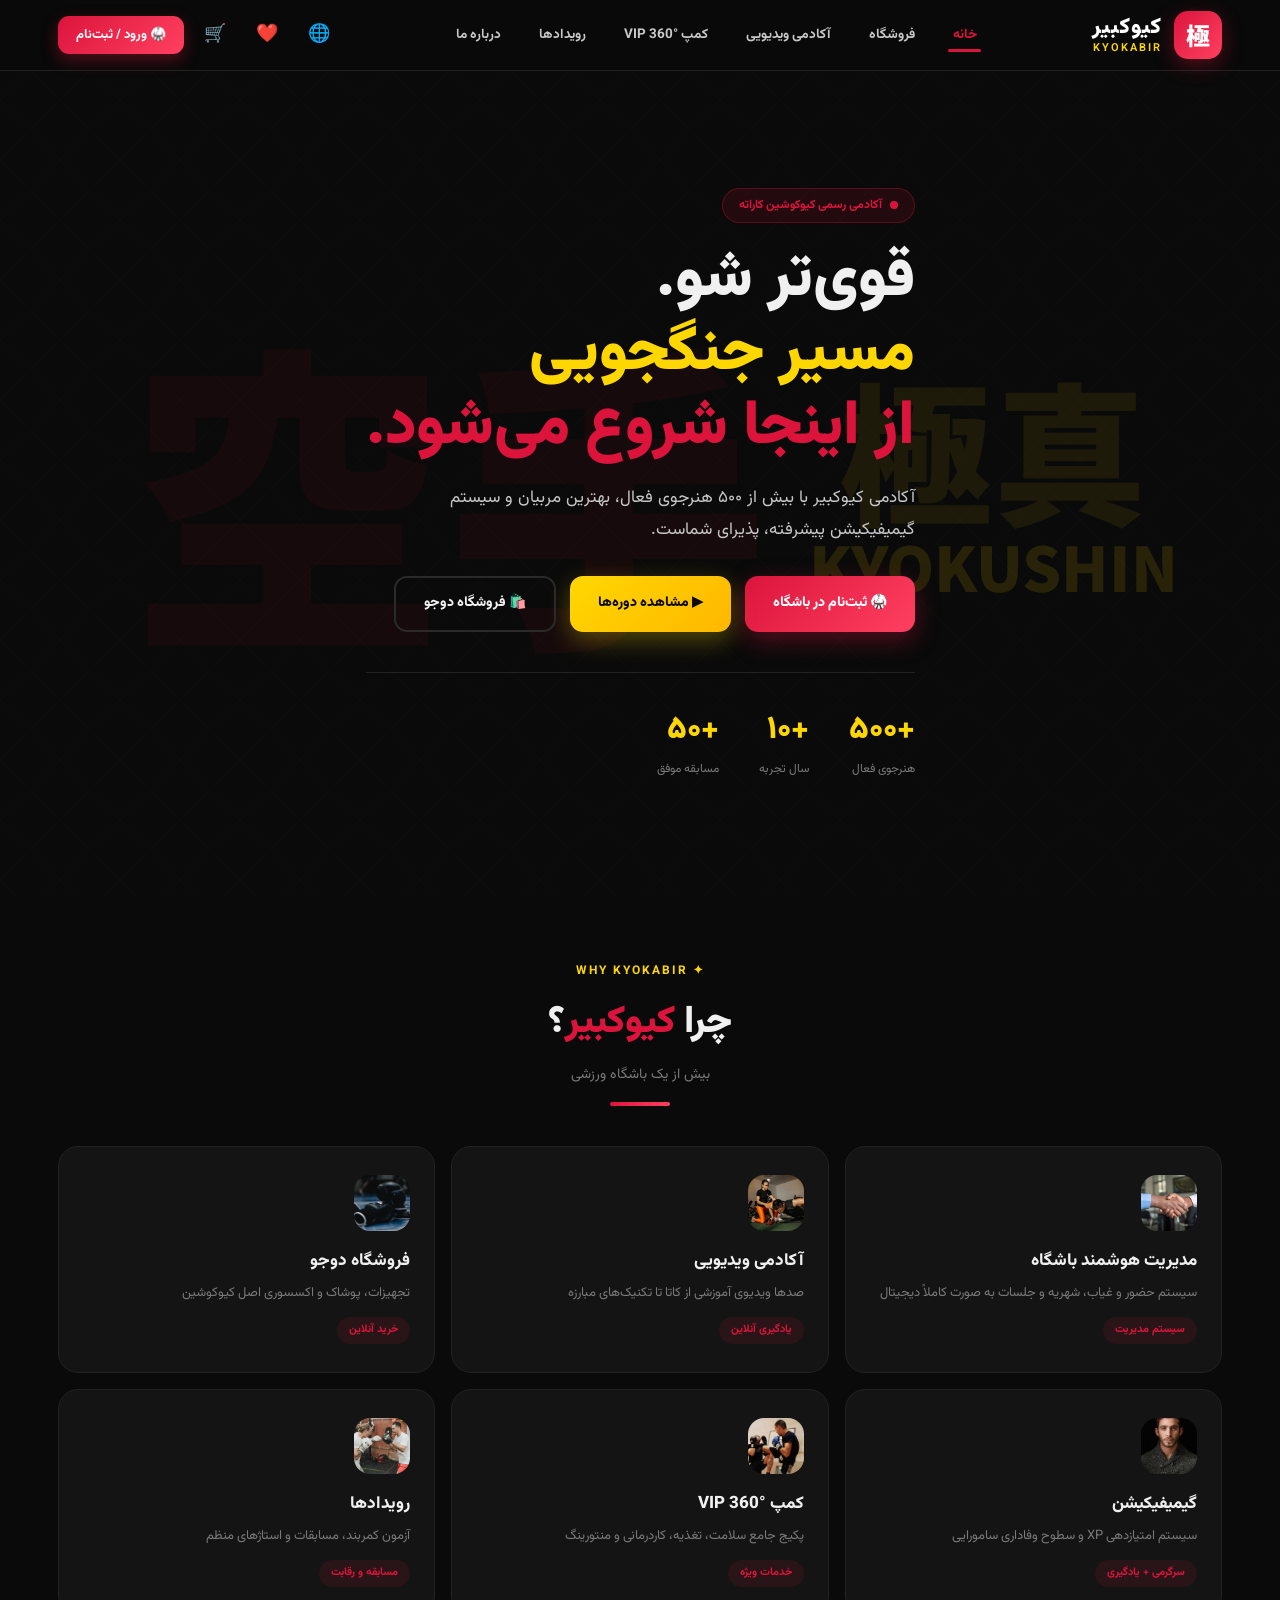
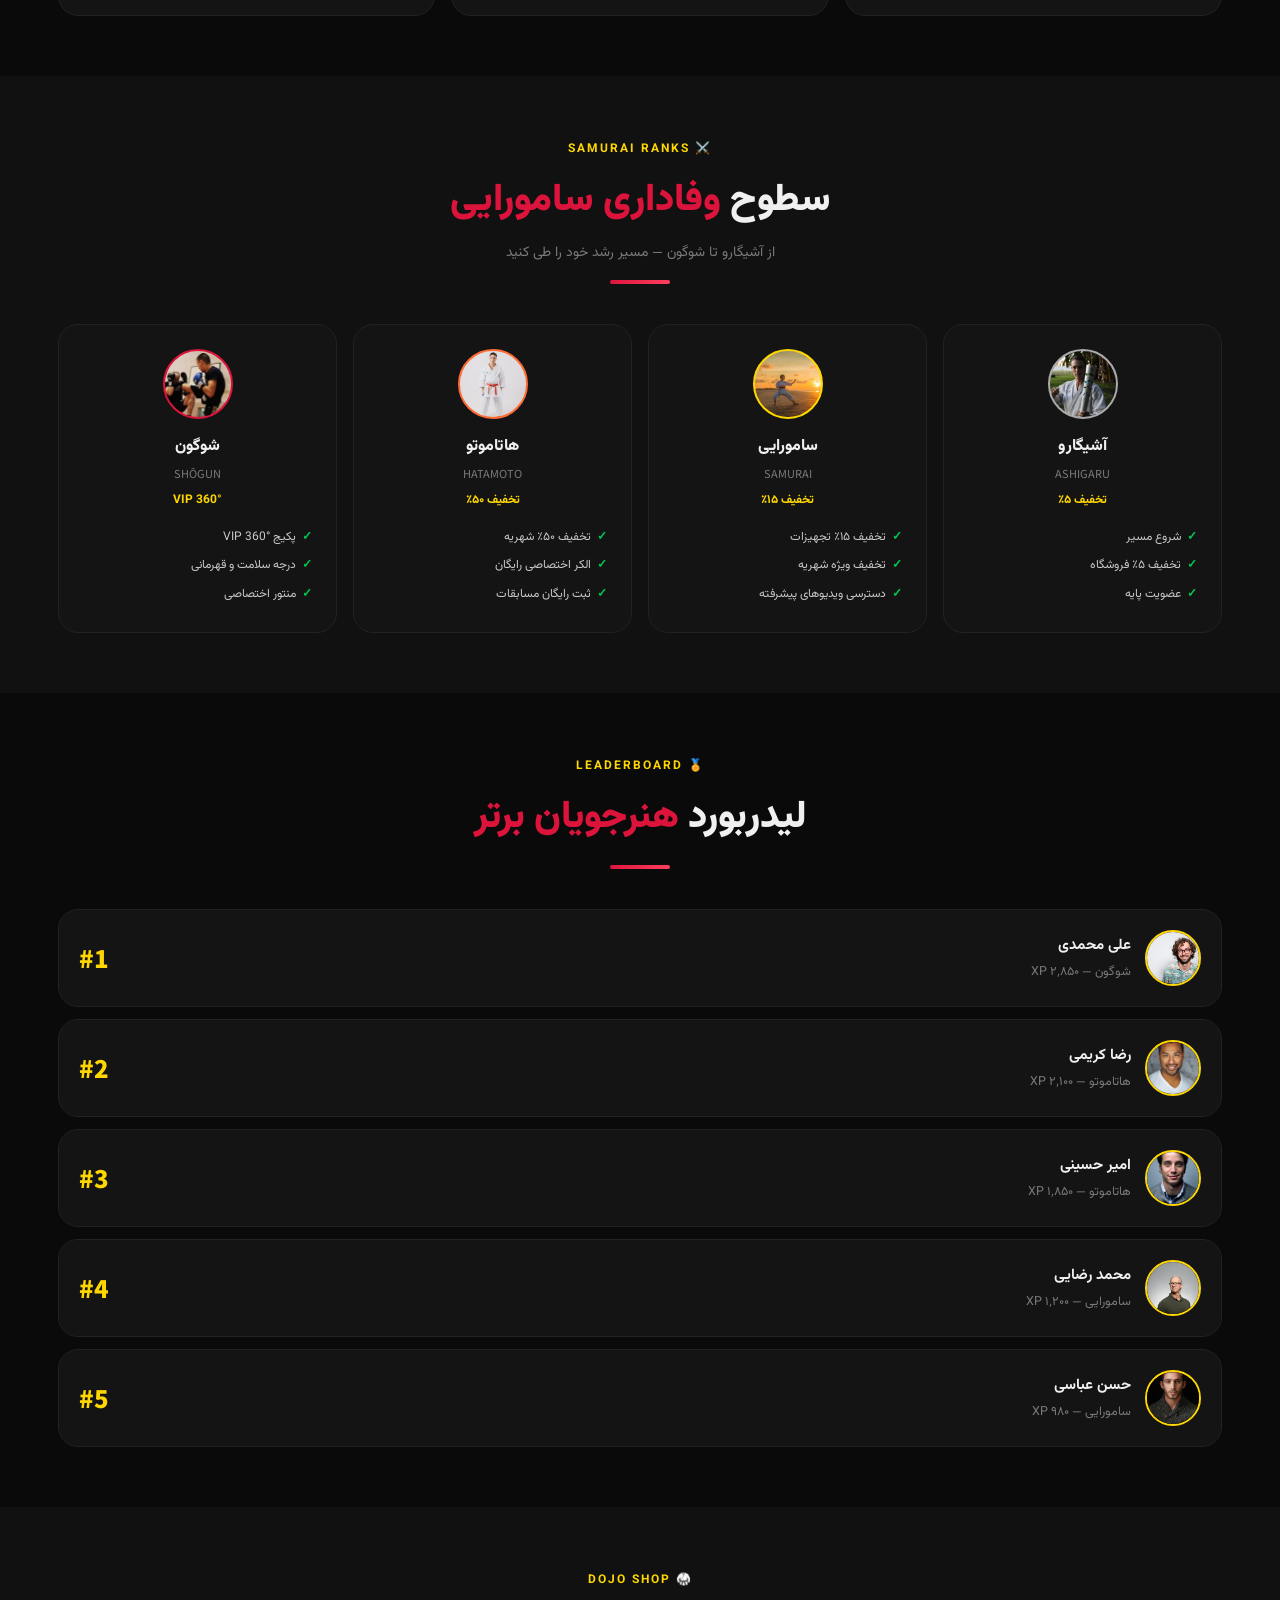
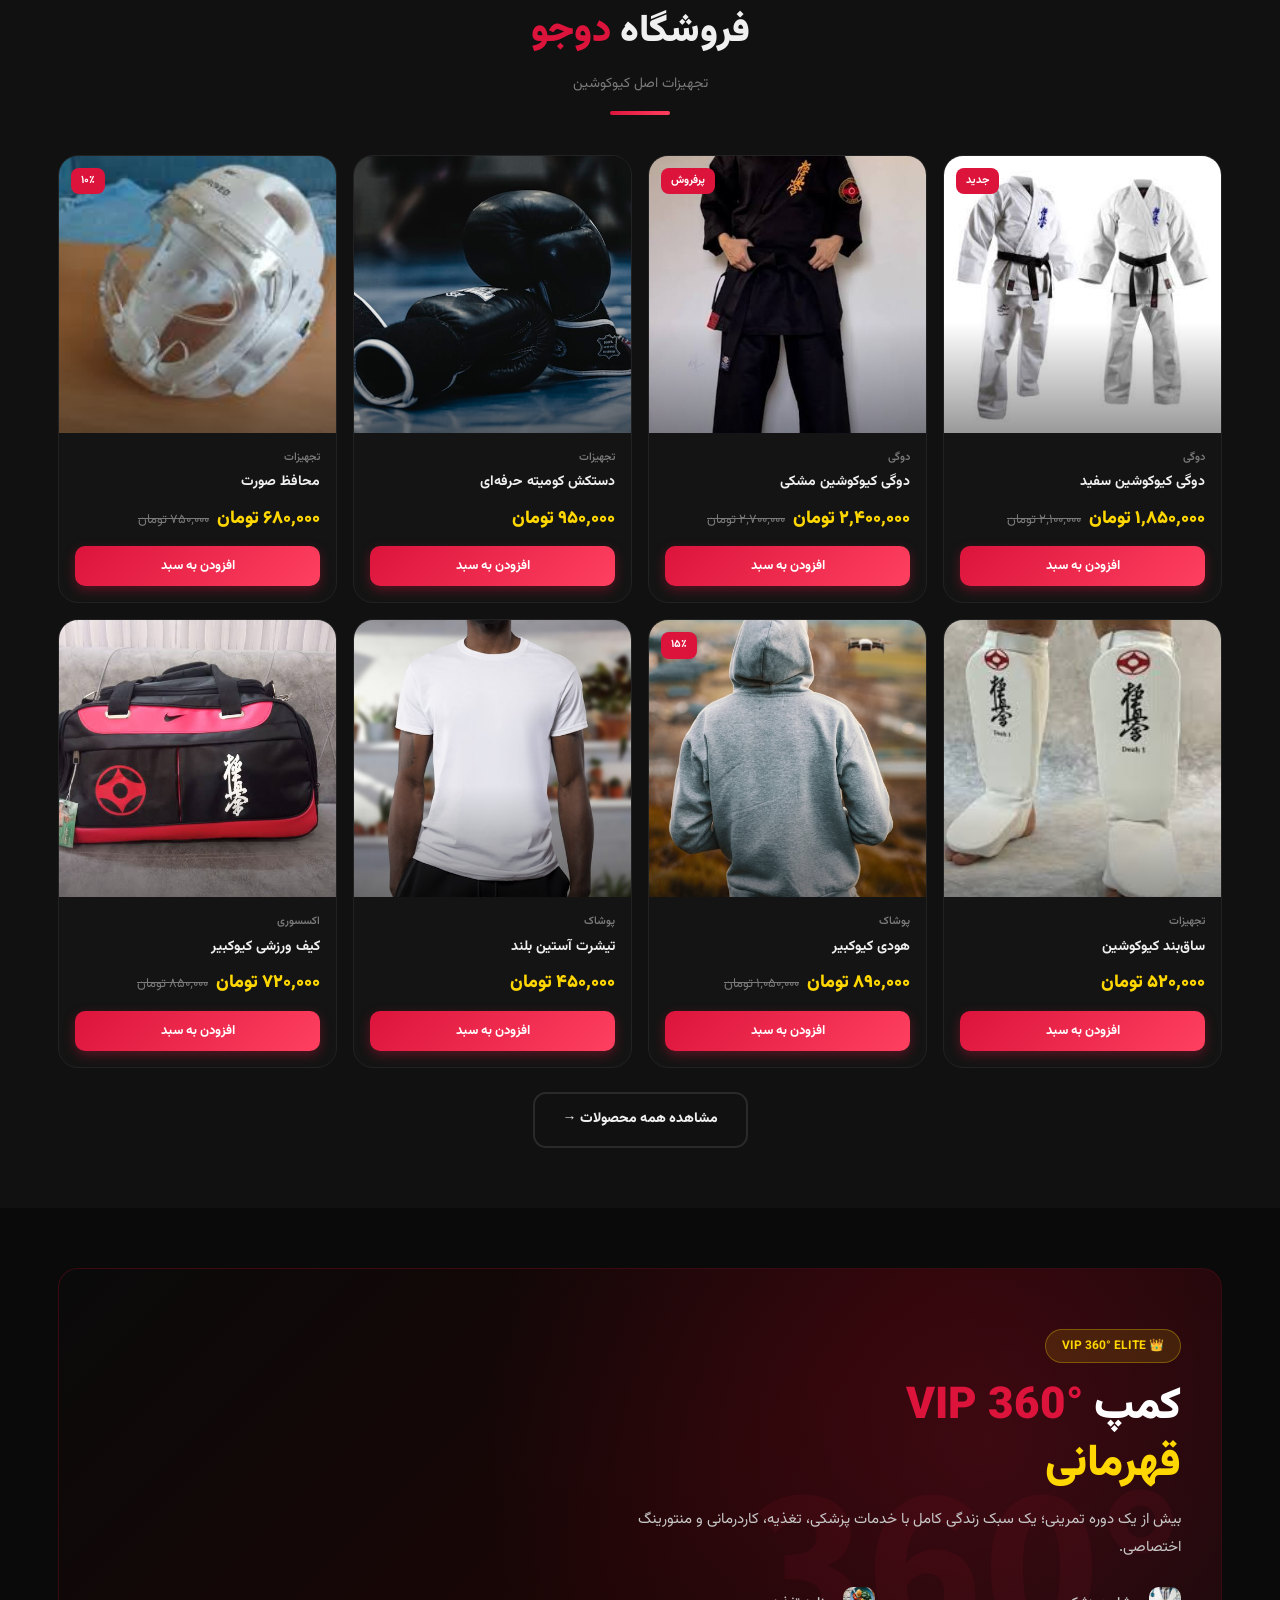
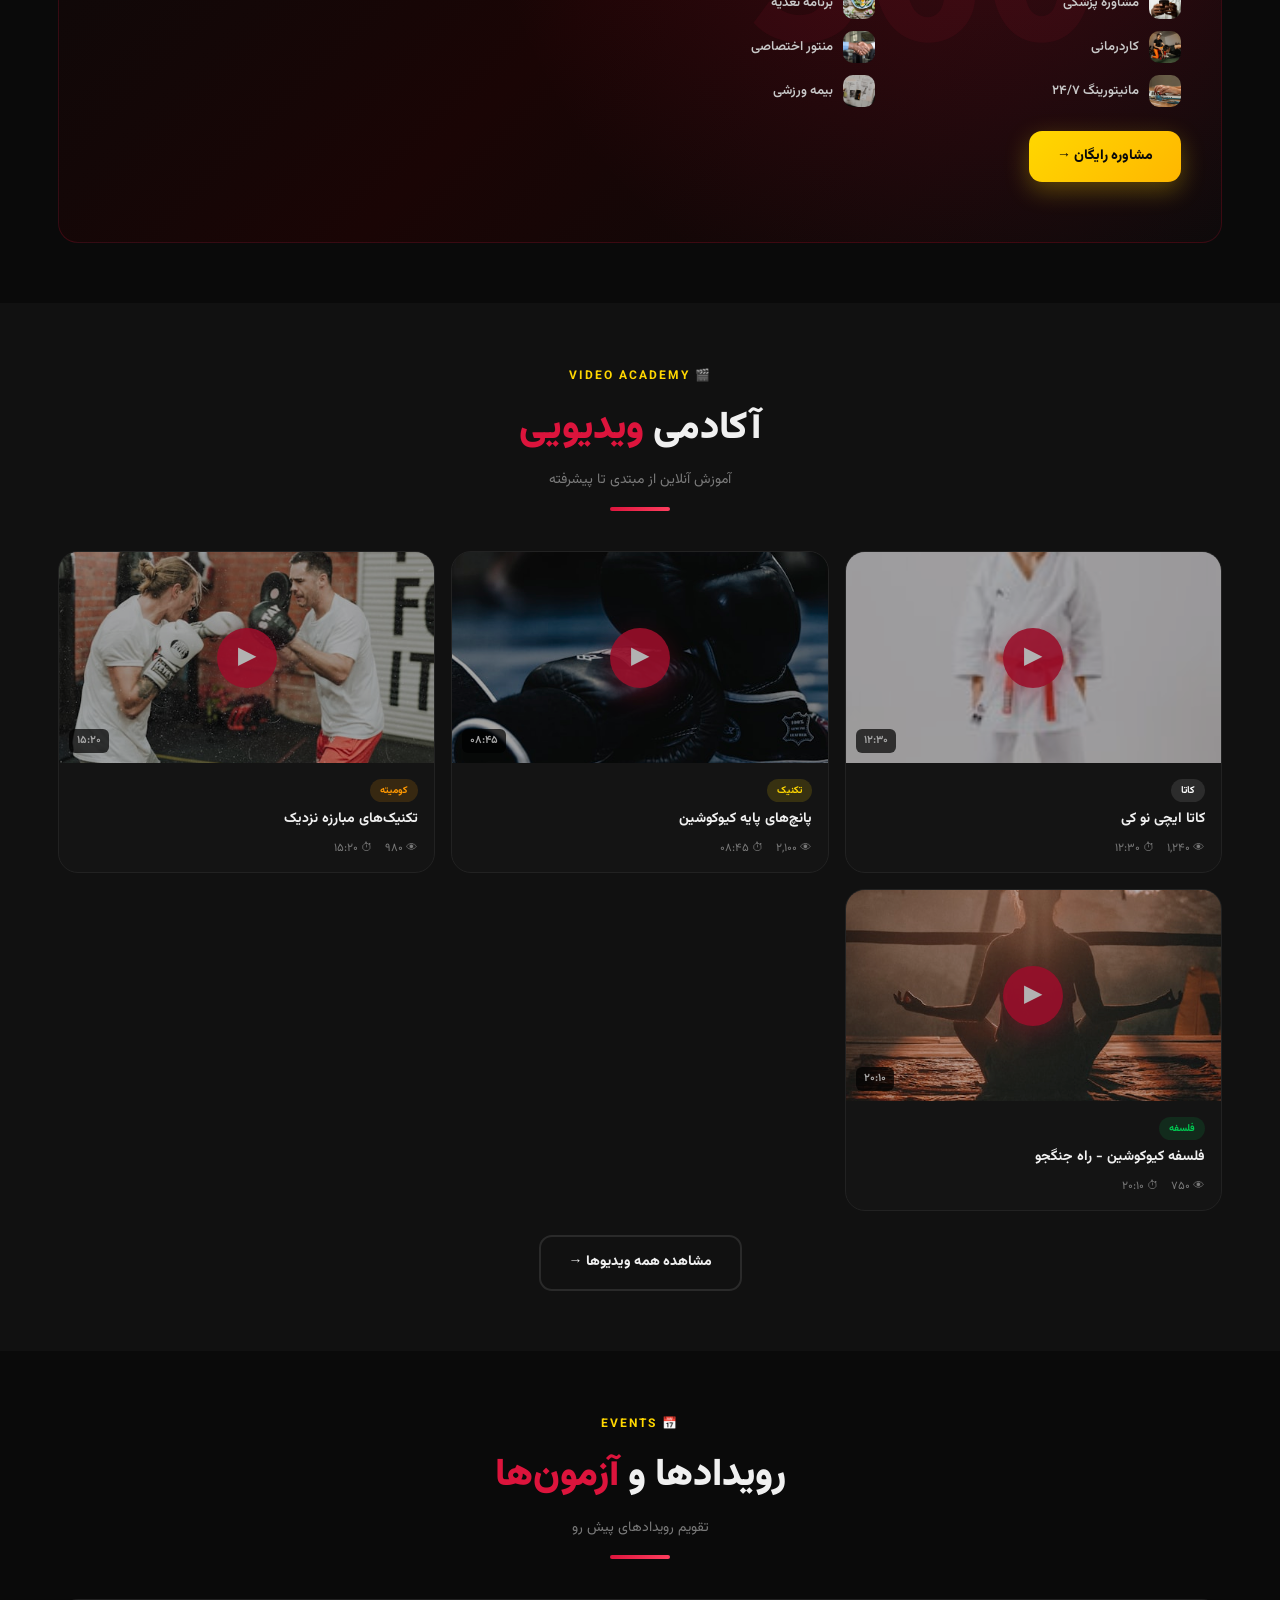
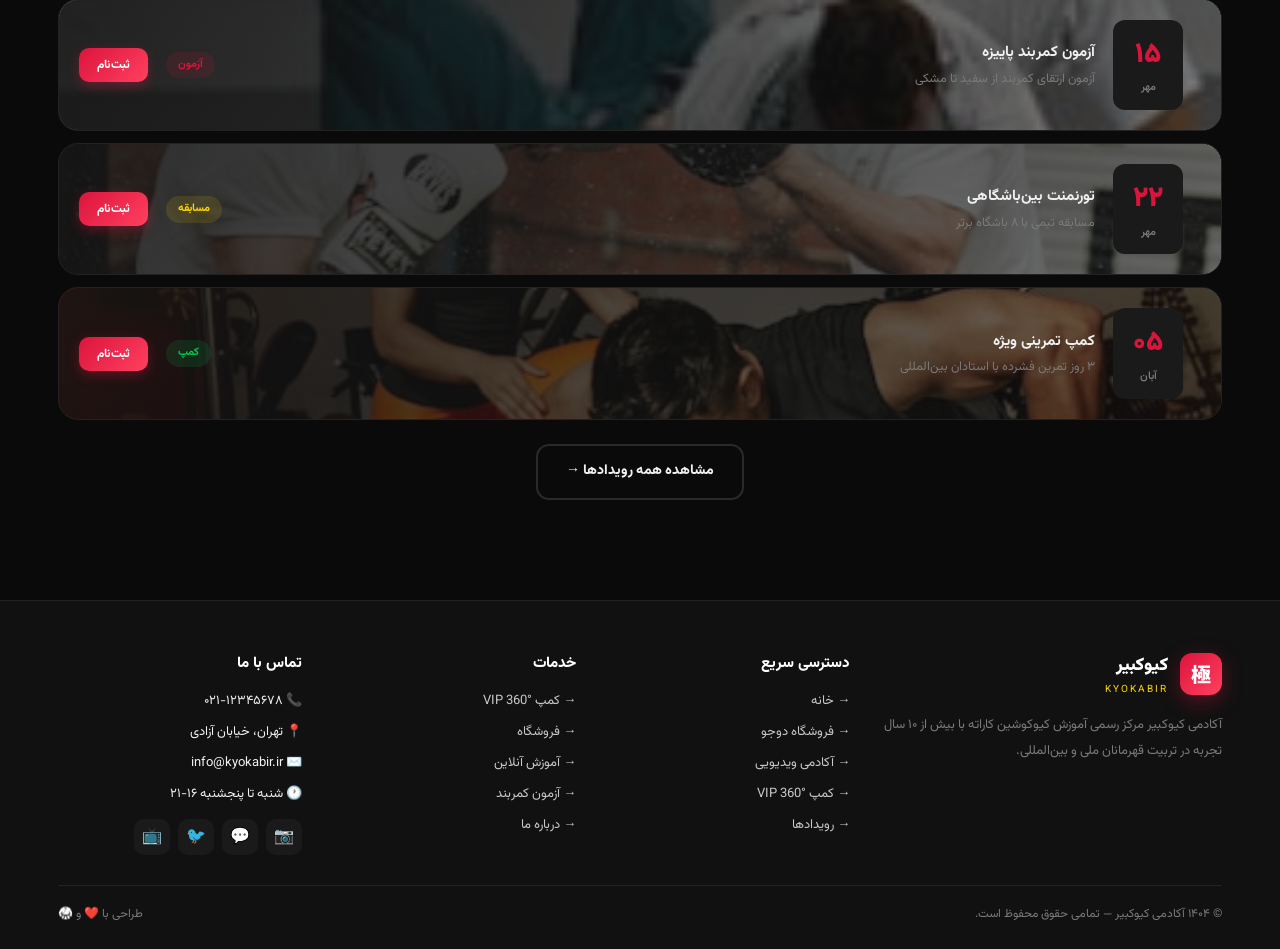
==== commit 4e1e6b73: "Add files via upload" ====
--- a/index.html
+++ b/index.html
@@ -75,37 +75,37 @@
     </div>
     <div class="features-grid">
       <div class="feat-card">
-        <div class="feat-ic" style="background-image:url('https://images.unsplash.com/photo-1552664730-d307ca884978?w=200&q=80');"></div>
+        <div class="feat-ic" style="background-image:url('images/u-1521791136064-7986c2920216.jpg');"></div>
         <h3>مدیریت هوشمند باشگاه</h3>
         <p>سیستم حضور و غیاب، شهریه و جلسات به صورت کاملاً دیجیتال</p>
         <span class="tag">سیستم مدیریت</span>
       </div>
       <div class="feat-card">
-        <div class="feat-ic" style="background-image:url('https://images.unsplash.com/photo-1571019614242-c5c5dee9f50b?w=200&q=80');"></div>
+        <div class="feat-ic" style="background-image:url('images/u-1571019614242-c5c5dee9f50b.jpg');"></div>
         <h3>آکادمی ویدیویی</h3>
         <p>صدها ویدیوی آموزشی از کاتا تا تکنیک‌های مبارزه</p>
         <span class="tag">یادگیری آنلاین</span>
       </div>
       <div class="feat-card">
-        <div class="feat-ic" style="background-image:url('https://images.unsplash.com/photo-1549719386-74dfcbf7dbed?w=200&q=80');"></div>
+        <div class="feat-ic" style="background-image:url('images/u-1549719386-74dfcbf7dbed.jpg');"></div>
         <h3>فروشگاه دوجو</h3>
         <p>تجهیزات، پوشاک و اکسسوری اصل کیوکوشین</p>
         <span class="tag">خرید آنلاین</span>
       </div>
       <div class="feat-card">
-        <div class="feat-ic" style="background-image:url('https://images.unsplash.com/photo-1544383835-bda2bc66a55d?w=200&q=80');"></div>
+        <div class="feat-ic" style="background-image:url('images/u-1506794778202-cad84cf45f1d.jpg');"></div>
         <h3>گیمیفیکیشن</h3>
         <p>سیستم امتیازدهی XP و سطوح وفاداری سامورایی</p>
         <span class="tag">سرگرمی + یادگیری</span>
       </div>
       <div class="feat-card">
-        <div class="feat-ic" style="background-image:url('https://images.unsplash.com/photo-1599058917765-a780eda07a3e?w=200&q=80');"></div>
+        <div class="feat-ic" style="background-image:url('images/u-1551101584-8c8a053e1e00.jpg');"></div>
         <h3>کمپ VIP 360°</h3>
         <p>پکیج جامع سلامت، تغذیه، کاردرمانی و منتورینگ</p>
         <span class="tag">خدمات ویژه</span>
       </div>
       <div class="feat-card">
-        <div class="feat-ic" style="background-image:url('https://images.unsplash.com/photo-1541534741688-6078c6bfb5c5?w=200&q=80');"></div>
+        <div class="feat-ic" style="background-image:url('images/u-1517438322307-e67111335449.jpg');"></div>
         <h3>رویدادها</h3>
         <p>آزمون کمربند، مسابقات و استاژهای منظم</p>
         <span class="tag">مسابقه و رقابت</span>
@@ -125,28 +125,28 @@
     </div>
     <div class="ranks-grid">
       <div class="rank-card" style="--rank-color:rgba(170,170,170,.08);--rank-border:#aaa">
-        <div class="rank-icon" style="background-image:url('https://images.unsplash.com/photo-1560631820-7f68897fd447?w=200&q=80');border-color:#aaa"></div>
+        <div class="rank-icon" style="background-image:url('images/u-1560631820-7f68897fd447.jpg');border-color:#aaa"></div>
         <h3>آشیگارو</h3>
         <div class="en">ASHIGARU</div>
         <div class="disc">تخفیف ۵٪</div>
         <ul class="perks"><li>شروع مسیر</li><li>تخفیف ۵٪ فروشگاه</li><li>عضویت پایه</li></ul>
       </div>
       <div class="rank-card" style="--rank-color:rgba(255,215,0,.08);--rank-border:#ffd700">
-        <div class="rank-icon" style="background-image:url('https://images.unsplash.com/photo-1555597673-b21d5c935865?w=200&q=80');border-color:#ffd700"></div>
+        <div class="rank-icon" style="background-image:url('images/u-1555597673-b21d5c935865.jpg');border-color:#ffd700"></div>
         <h3>سامورایی</h3>
         <div class="en">SAMURAI</div>
         <div class="disc">تخفیف ۱۵٪</div>
         <ul class="perks"><li>تخفیف ۱۵٪ تجهیزات</li><li>تخفیف ویژه شهریه</li><li>دسترسی ویدیوهای پیشرفته</li></ul>
       </div>
       <div class="rank-card" style="--rank-color:rgba(255,107,53,.08);--rank-border:#ff6b35">
-        <div class="rank-icon" style="background-image:url('https://images.unsplash.com/photo-1678804481508-93d3357b4477?w=200&q=80');border-color:#ff6b35"></div>
+        <div class="rank-icon" style="background-image:url('images/u-1678804481508-93d3357b4477.jpg');border-color:#ff6b35"></div>
         <h3>هاتاموتو</h3>
         <div class="en">HATAMOTO</div>
         <div class="disc">تخفیف ۵۰٪</div>
         <ul class="perks"><li>تخفیف ۵۰٪ شهریه</li><li>الکر اختصاصی رایگان</li><li>ثبت رایگان مسابقات</li></ul>
       </div>
       <div class="rank-card" style="--rank-color:rgba(220,20,60,.08);--rank-border:#dc143c">
-        <div class="rank-icon" style="background-image:url('https://images.unsplash.com/photo-1551101584-8c8a053e1e00?w=200&q=80');border-color:#dc143c"></div>
+        <div class="rank-icon" style="background-image:url('images/u-1551101584-8c8a053e1e00.jpg');border-color:#dc143c"></div>
         <h3>شوگون</h3>
         <div class="en">SHŌGUN</div>
         <div class="disc">VIP 360°</div>
@@ -191,12 +191,12 @@
         <h2 class="vip-title">کمپ <span class="red">VIP 360°</span><br><span class="gold">قهرمانی</span></h2>
         <p class="vip-desc">بیش از یک دوره تمرینی؛ یک سبک زندگی کامل با خدمات پزشکی، تغذیه، کاردرمانی و منتورینگ اختصاصی.</p>
         <div class="vip-features">
-          <div class="vip-feat"><div class="ic"><img src="https://images.unsplash.com/photo-1576091160399-112ba8d25d1d?w=100&q=80" alt=""></div>مشاوره پزشکی</div>
-          <div class="vip-feat"><div class="ic"><img src="https://images.unsplash.com/photo-1490645935967-10de6ba17061?w=100&q=80" alt=""></div>برنامه تغذیه</div>
-          <div class="vip-feat"><div class="ic"><img src="https://images.unsplash.com/photo-1571019614242-c5c5dee9f50b?w=100&q=80" alt=""></div>کاردرمانی</div>
-          <div class="vip-feat"><div class="ic"><img src="https://images.unsplash.com/photo-1521791136064-7986c2920216?w=100&q=80" alt=""></div>منتور اختصاصی</div>
-          <div class="vip-feat"><div class="ic"><img src="https://images.unsplash.com/photo-1576091160550-2173dba999ef?w=100&q=80" alt=""></div>مانیتورینگ ۲۴/۷</div>
-          <div class="vip-feat"><div class="ic"><img src="https://images.unsplash.com/photo-1554224155-6726b3ff858f?w=100&q=80" alt=""></div>بیمه ورزشی</div>
+          <div class="vip-feat"><div class="ic"><img src="images/u-1576091160399-112ba8d25d1d.jpg" alt=""></div>مشاوره پزشکی</div>
+          <div class="vip-feat"><div class="ic"><img src="images/u-1490645935967-10de6ba17061.jpg" alt=""></div>برنامه تغذیه</div>
+          <div class="vip-feat"><div class="ic"><img src="images/u-1571019614242-c5c5dee9f50b.jpg" alt=""></div>کاردرمانی</div>
+          <div class="vip-feat"><div class="ic"><img src="images/u-1521791136064-7986c2920216.jpg" alt=""></div>منتور اختصاصی</div>
+          <div class="vip-feat"><div class="ic"><img src="images/u-1576091160550-2173dba999ef.jpg" alt=""></div>مانیتورینگ ۲۴/۷</div>
+          <div class="vip-feat"><div class="ic"><img src="images/u-1554224155-6726b3ff858f.jpg" alt=""></div>بیمه ورزشی</div>
         </div>
         <a href="vip.html" class="btn btn-gold" style="margin-top:24px">مشاوره رایگان →</a>
       </div>
--- a/css/style.css
+++ b/css/style.css
@@ -68,7 +68,7 @@
 .hero{margin-top:70px;position:relative;min-height:92vh;display:flex;align-items:center;overflow:hidden;}
 .hero-bg{position:absolute;inset:0;background:
   linear-gradient(rgba(10,10,10,.82), rgba(10,10,10,.6)),
-  url('https://images.unsplash.com/photo-1555597673-b21d5c935865?w=1920&q=80') center/cover no-repeat;}
+  url('images/u-1555597673-b21d5c935865.jpg') center/cover no-repeat;}
 .hero-bg::after{content:'';position:absolute;inset:0;background:url("data:image/svg+xml,%3Csvg width='60' height='60' xmlns='http://www.w3.org/2000/svg'%3E%3Cpath d='M30 0L60 30 30 60 0 30z' fill='none' stroke='%23222' stroke-width='.5'/%3E%3C/svg%3E");opacity:.25;}
 .hero-content{position:relative;z-index:2;max-width:650px;padding-block:60px;}
 .hero-eyebrow{display:inline-flex;align-items:center;gap:8px;background:rgba(220,20,60,.12);border:1px solid rgba(220,20,60,.3);padding:6px 16px;border-radius:99px;font-size:12px;font-weight:700;color:var(--red);margin-bottom:20px;}
